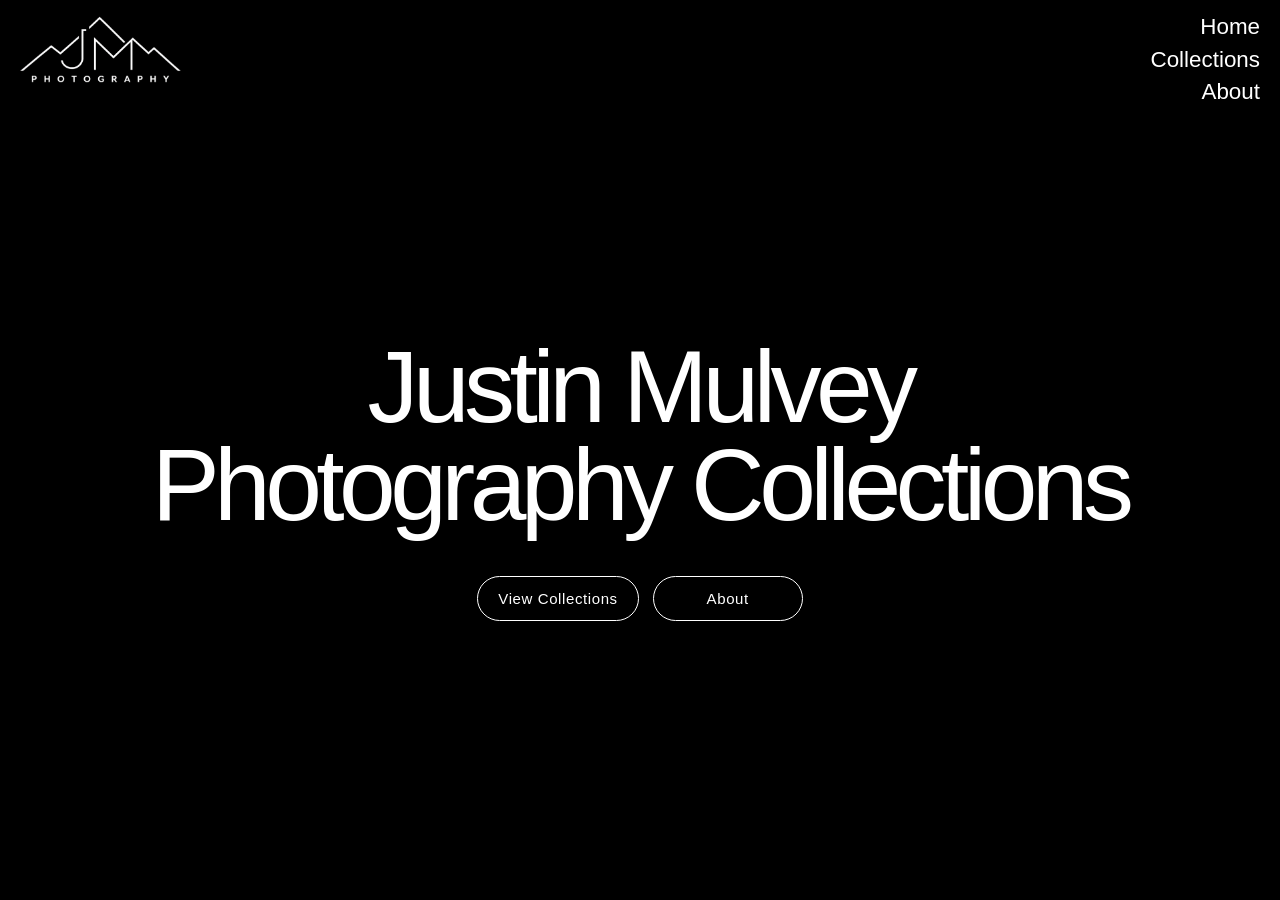
==== index.html @ 96c5f7a0 "Update index.html" ====
<!DOCTYPE html>
<html lang="en">
<head>
    <title>Justin Mulvey Photography Collections</title>

    <meta charset="UTF-8">

    <meta
        name="viewport"
        content="width=device-width, initial-scale=1.0"
    >

    <style>
        html,
        body {
            min-height: 100%;
            margin: 0;
            background: black;
            color: white;
            font-family: Arial, Helvetica, sans-serif;
        }

        * {
            box-sizing: border-box;
        }

        a {
            color: inherit;
        }

        #topLeftLogo {
            position: fixed;
            top: 15px;
            left: 20px;
            z-index: 50;
            display: block;
            height: 68px;
            text-decoration: none;
        }

        #topLeftLogo img {
            display: block;
            width: auto;
            height: 100%;
            object-fit: contain;
            user-select: none;
            -webkit-user-drag: none;
            transition:
                opacity 0.2s ease,
                transform 0.25s ease;
        }

        #topLeftLogo:hover img {
            opacity: 0.75;
            transform: scale(1.025);
        }

        #topLeftLogo:focus-visible {
            outline: 1px solid white;
            outline-offset: 5px;
        }

        nav {
            position: fixed;
            top: 15px;
            right: 20px;
            z-index: 50;
            display: flex;
            flex-direction: column;
            align-items: flex-end;
            gap: 8px;
        }

        nav a {
            color: white;
            font-size: 22.4px;
            line-height: 1.1;
            text-decoration: none;
            transition:
                opacity 0.2s ease,
                transform 0.2s ease;
        }

        nav a:hover {
            opacity: 0.65;
            transform: translateX(-3px);
        }

        nav a:focus-visible {
            outline: 1px solid white;
            outline-offset: 5px;
            border-radius: 2px;
        }

        #page {
            min-height: 100vh;
            display: flex;
            align-items: center;
            justify-content: center;
            padding: 140px 28px 80px;
            text-align: center;
        }

        #hero {
            max-width: 980px;
        }

        h1 {
            margin: 0;
            font-size: clamp(44px, 8vw, 102px);
            font-weight: 500;
            line-height: 0.96;
            letter-spacing: -0.055em;
        }

        #heroLinks {
            display: flex;
            justify-content: center;
            gap: 14px;
            flex-wrap: wrap;
            margin-top: 42px;
        }

        .hero-button {
            display: inline-flex;
            align-items: center;
            justify-content: center;
            min-width: 150px;
            padding: 13px 20px;
            color: white;
            border: 1px solid white;
            border-radius: 999px;
            text-decoration: none;
            font-size: 15px;
            letter-spacing: 0.04em;
            transition:
                color 0.22s ease,
                background-color 0.22s ease,
                transform 0.22s ease;
        }

        .hero-button:hover {
            color: black;
            background: white;
            transform: translateY(-2px);
        }

        .hero-button:focus-visible {
            outline: 1px solid white;
            outline-offset: 5px;
        }

        @media (max-width: 820px) {
            #topLeftLogo {
                height: 58px;
            }

            #page {
                padding-top: 155px;
            }

            #hero {
                max-width: 720px;
            }
        }

        @media (max-width: 520px) {
            #topLeftLogo {
                top: 14px;
                left: 14px;
                height: 48px;
            }

            nav {
                right: 14px;
            }

            nav a {
                font-size: 18px;
            }

            #page {
                padding-top: 145px;
            }

            h1 {
                font-size: clamp(40px, 12vw, 58px);
            }

            .hero-button {
                width: 100%;
                max-width: 260px;
            }
        }
    </style>
</head>

<body>
    <a
        id="topLeftLogo"
        href="index.html"
        aria-label="JM Photography home"
    >
        <img
            src="logo.png"
            alt="JM Photography"
        >
    </a>

    <nav aria-label="Main navigation">
        <a href="index.html">Home</a>
        <a href="collections.html">Collections</a>
        <a href="about.html">About</a>
    </nav>

    <main id="page">
        <section id="hero">
            <h1>Justin Mulvey Photography Collections</h1>

            <div id="heroLinks">
                <a
                    class="hero-button"
                    href="collections.html"
                >
                    View Collections
                </a>

                <a
                    class="hero-button"
                    href="about.html"
                >
                    About
                </a>
            </div>
        </section>
    </main>
</body>
</html>
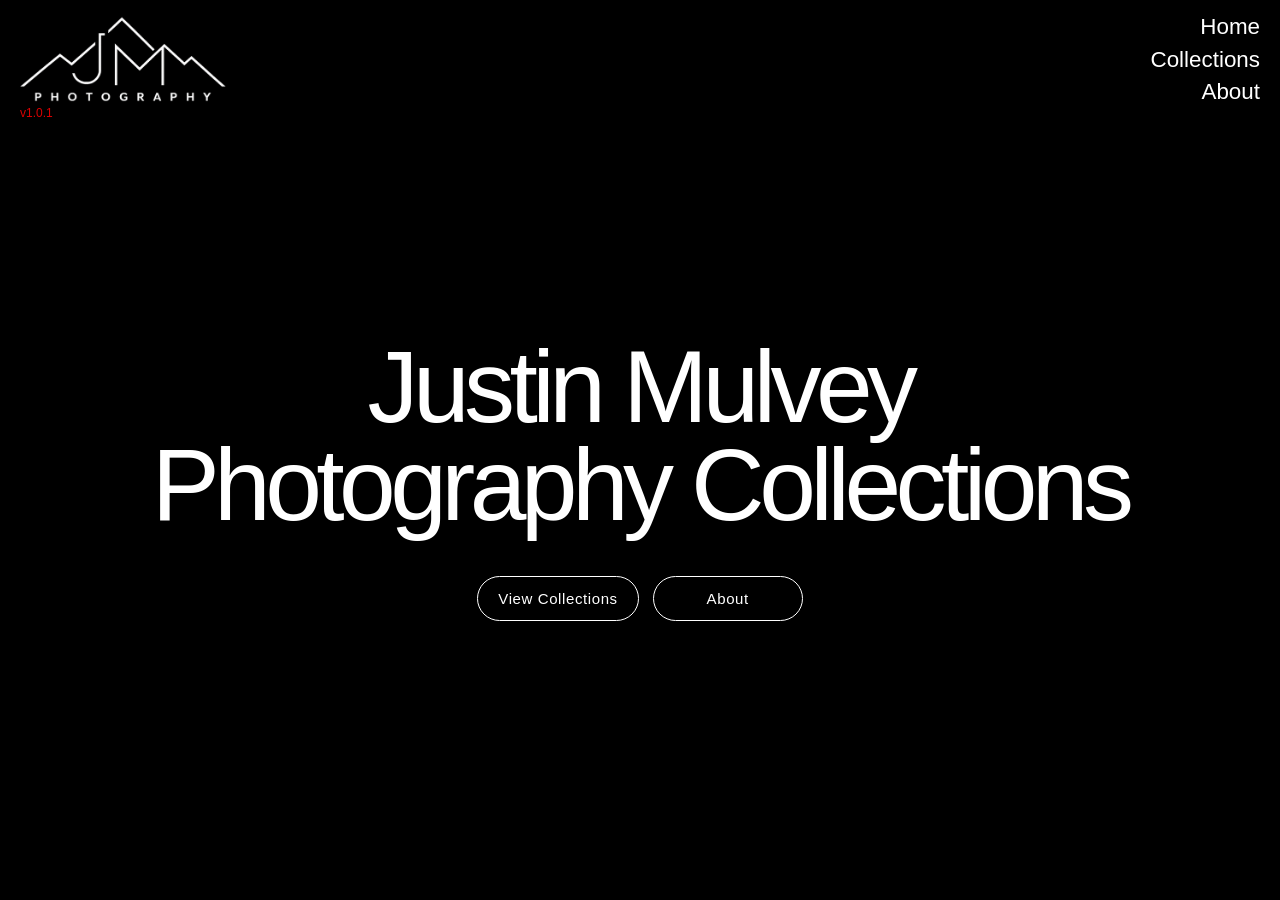
==== commit d64b7067: "Update index.html" ====
--- a/index.html
+++ b/index.html
@@ -34,7 +34,7 @@
             left: 20px;
             z-index: 50;
             display: block;
-            height: 68px;
+            height: 87px;
             text-decoration: none;
         }
 
@@ -58,6 +58,17 @@
         #topLeftLogo:focus-visible {
             outline: 1px solid white;
             outline-offset: 5px;
+        }
+
+        #version {
+            position: fixed;
+            top: 107px;
+            left: 20px;
+            z-index: 50;
+            color: red;
+            font-size: 12px;
+            line-height: 1;
+            opacity: 0.85;
         }
 
         nav {
@@ -152,7 +163,11 @@
 
         @media (max-width: 820px) {
             #topLeftLogo {
-                height: 58px;
+                height: 70px;
+            }
+
+            #version {
+                top: 90px;
             }
 
             #page {
@@ -168,7 +183,12 @@
             #topLeftLogo {
                 top: 14px;
                 left: 14px;
-                height: 48px;
+                height: 56px;
+            }
+
+            #version {
+                top: 75px;
+                left: 14px;
             }
 
             nav {
@@ -207,6 +227,8 @@
         >
     </a>
 
+    <div id="version">v1.0.1</div>
+
     <nav aria-label="Main navigation">
         <a href="index.html">Home</a>
         <a href="collections.html">Collections</a>
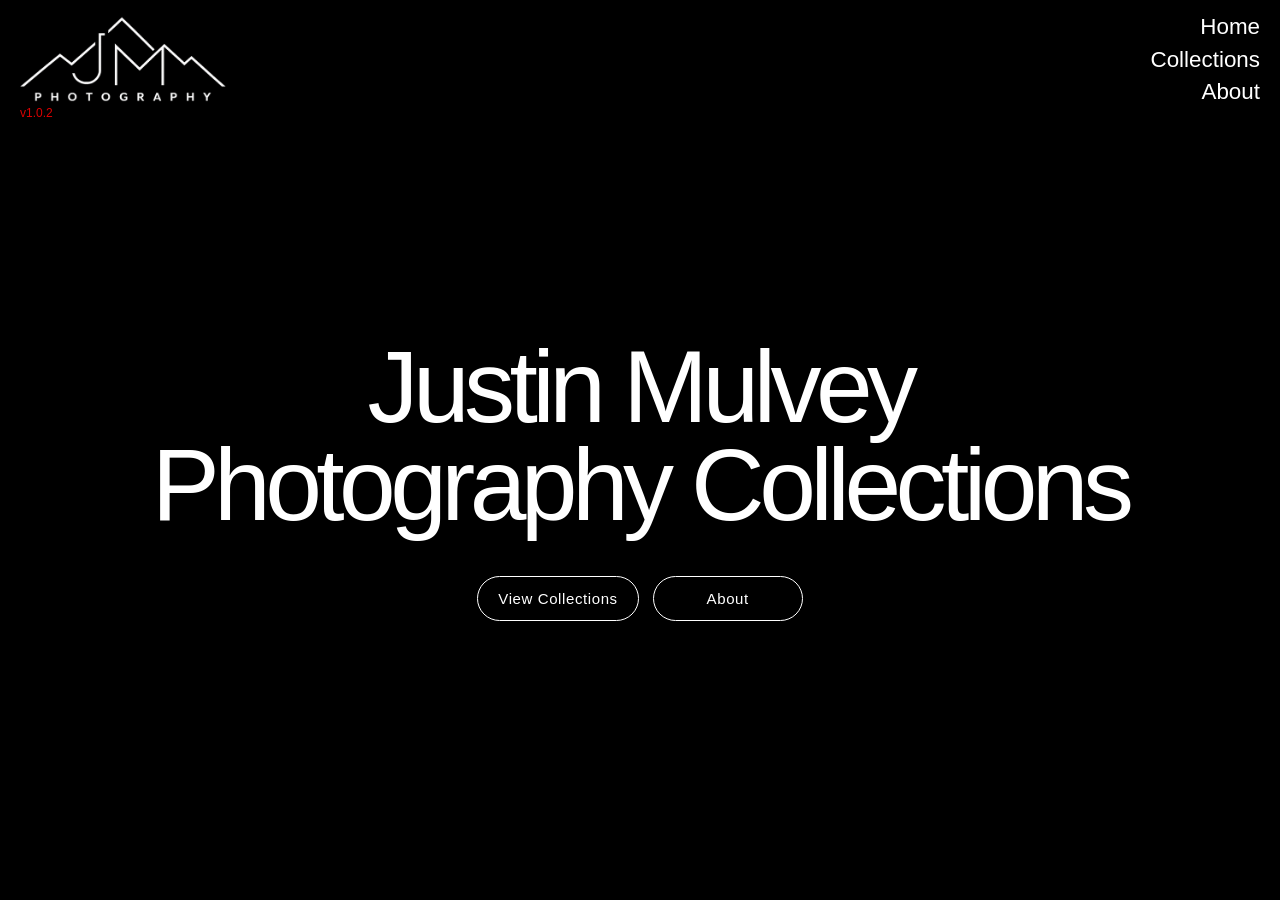
==== commit f9c04dad: "Add files via upload" ====
--- a/index.html
+++ b/index.html
@@ -2,6 +2,8 @@
 <html lang="en">
 <head>
     <title>Justin Mulvey Photography Collections</title>
+
+    <link rel="icon" type="image/png" href="data/favicon.png">
 
     <meta charset="UTF-8">
 
@@ -222,12 +224,12 @@
         aria-label="JM Photography home"
     >
         <img
-            src="logo.png"
+            src="data/logo.png"
             alt="JM Photography"
         >
     </a>
 
-    <div id="version">v1.0.1</div>
+    <div id="version">v1.0.2</div>
 
     <nav aria-label="Main navigation">
         <a href="index.html">Home</a>
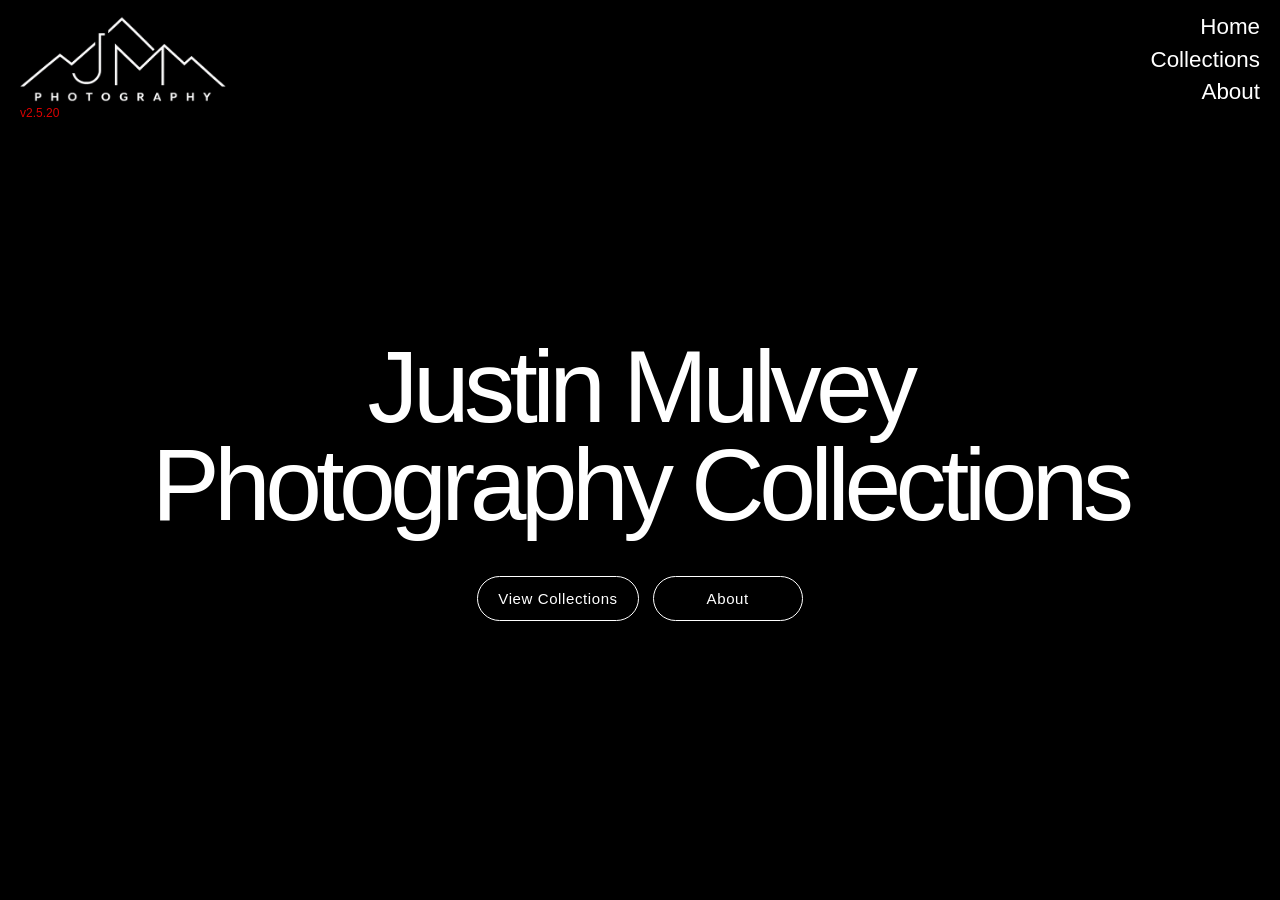
==== commit f19d8d80: "Add files via upload" ====
--- a/index.html
+++ b/index.html
@@ -164,6 +164,12 @@
         }
 
         @media (max-width: 820px) {
+            #topLeftLogo,
+            #version,
+            nav {
+                position: absolute;
+            }
+
             #topLeftLogo {
                 height: 70px;
             }
@@ -229,7 +235,7 @@
         >
     </a>
 
-    <div id="version">v1.0.2</div>
+    <div id="version">v2.5.20</div>
 
     <nav aria-label="Main navigation">
         <a href="index.html">Home</a>
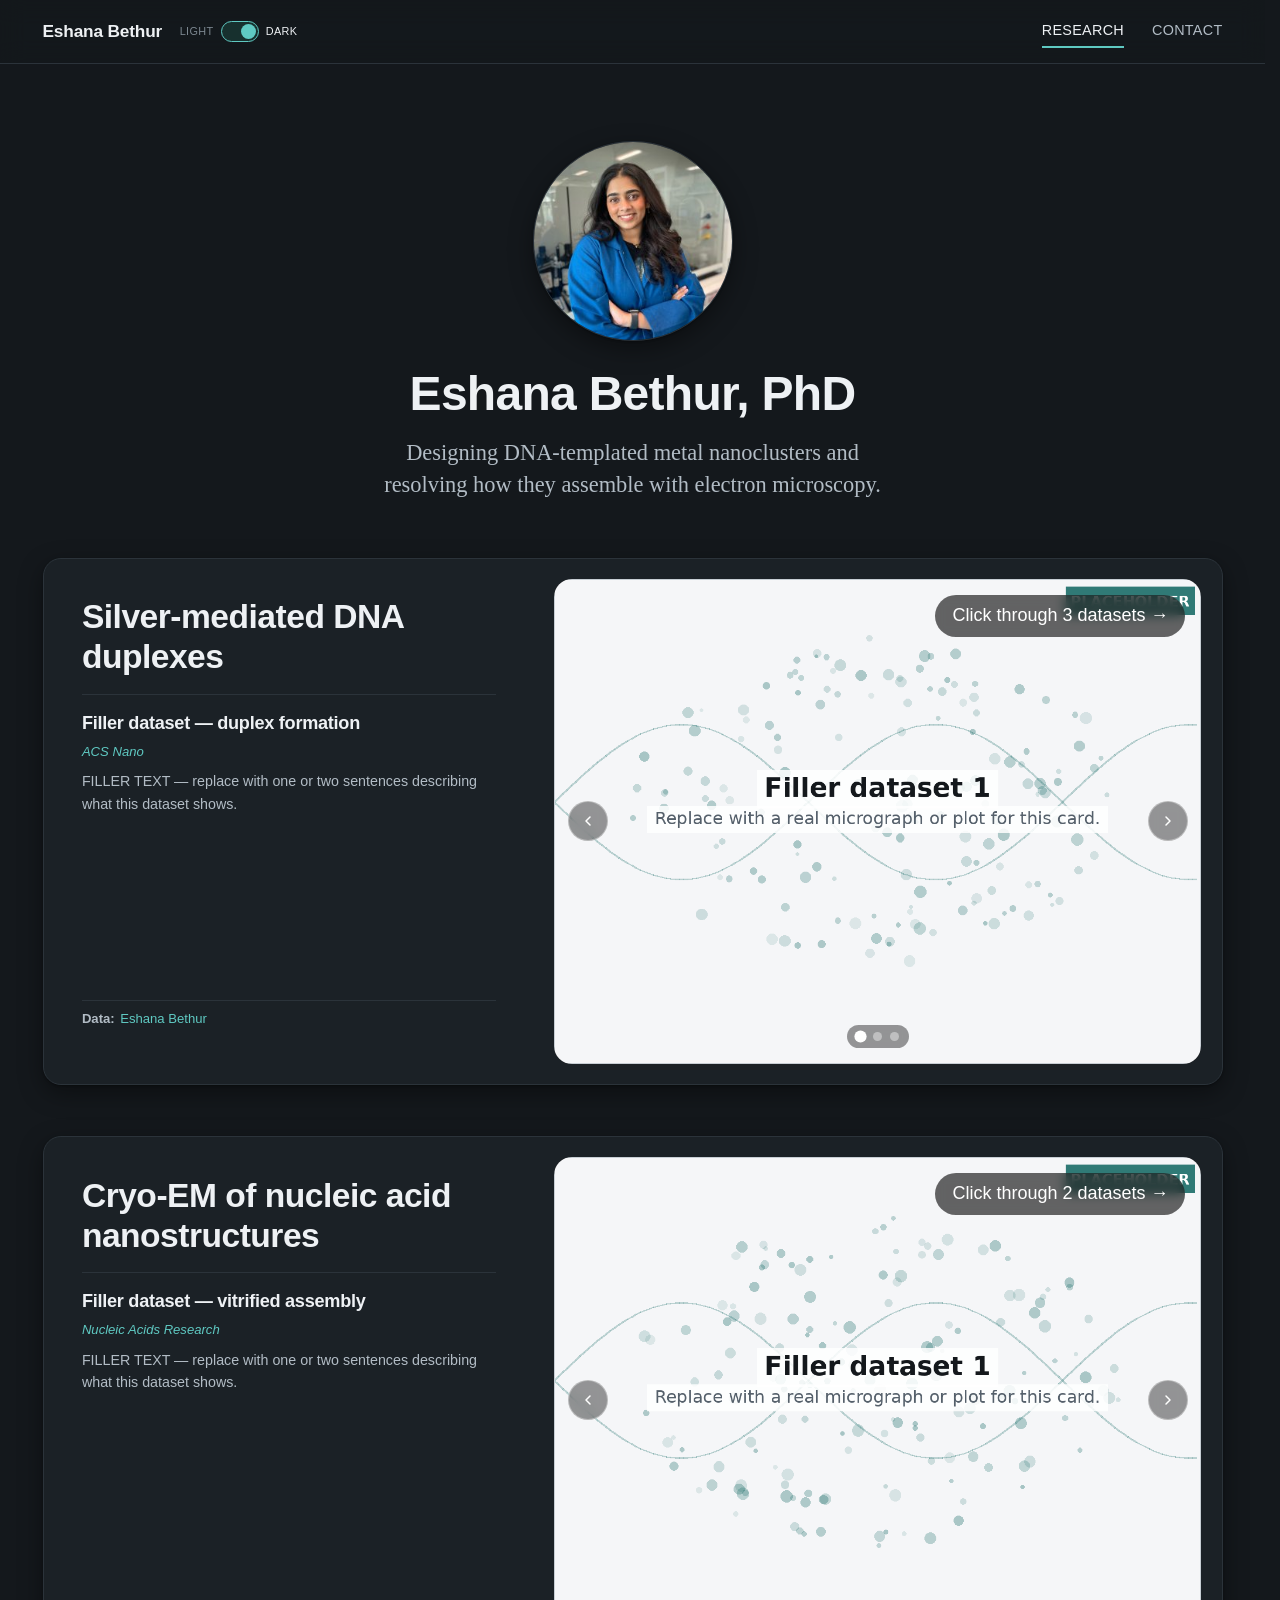
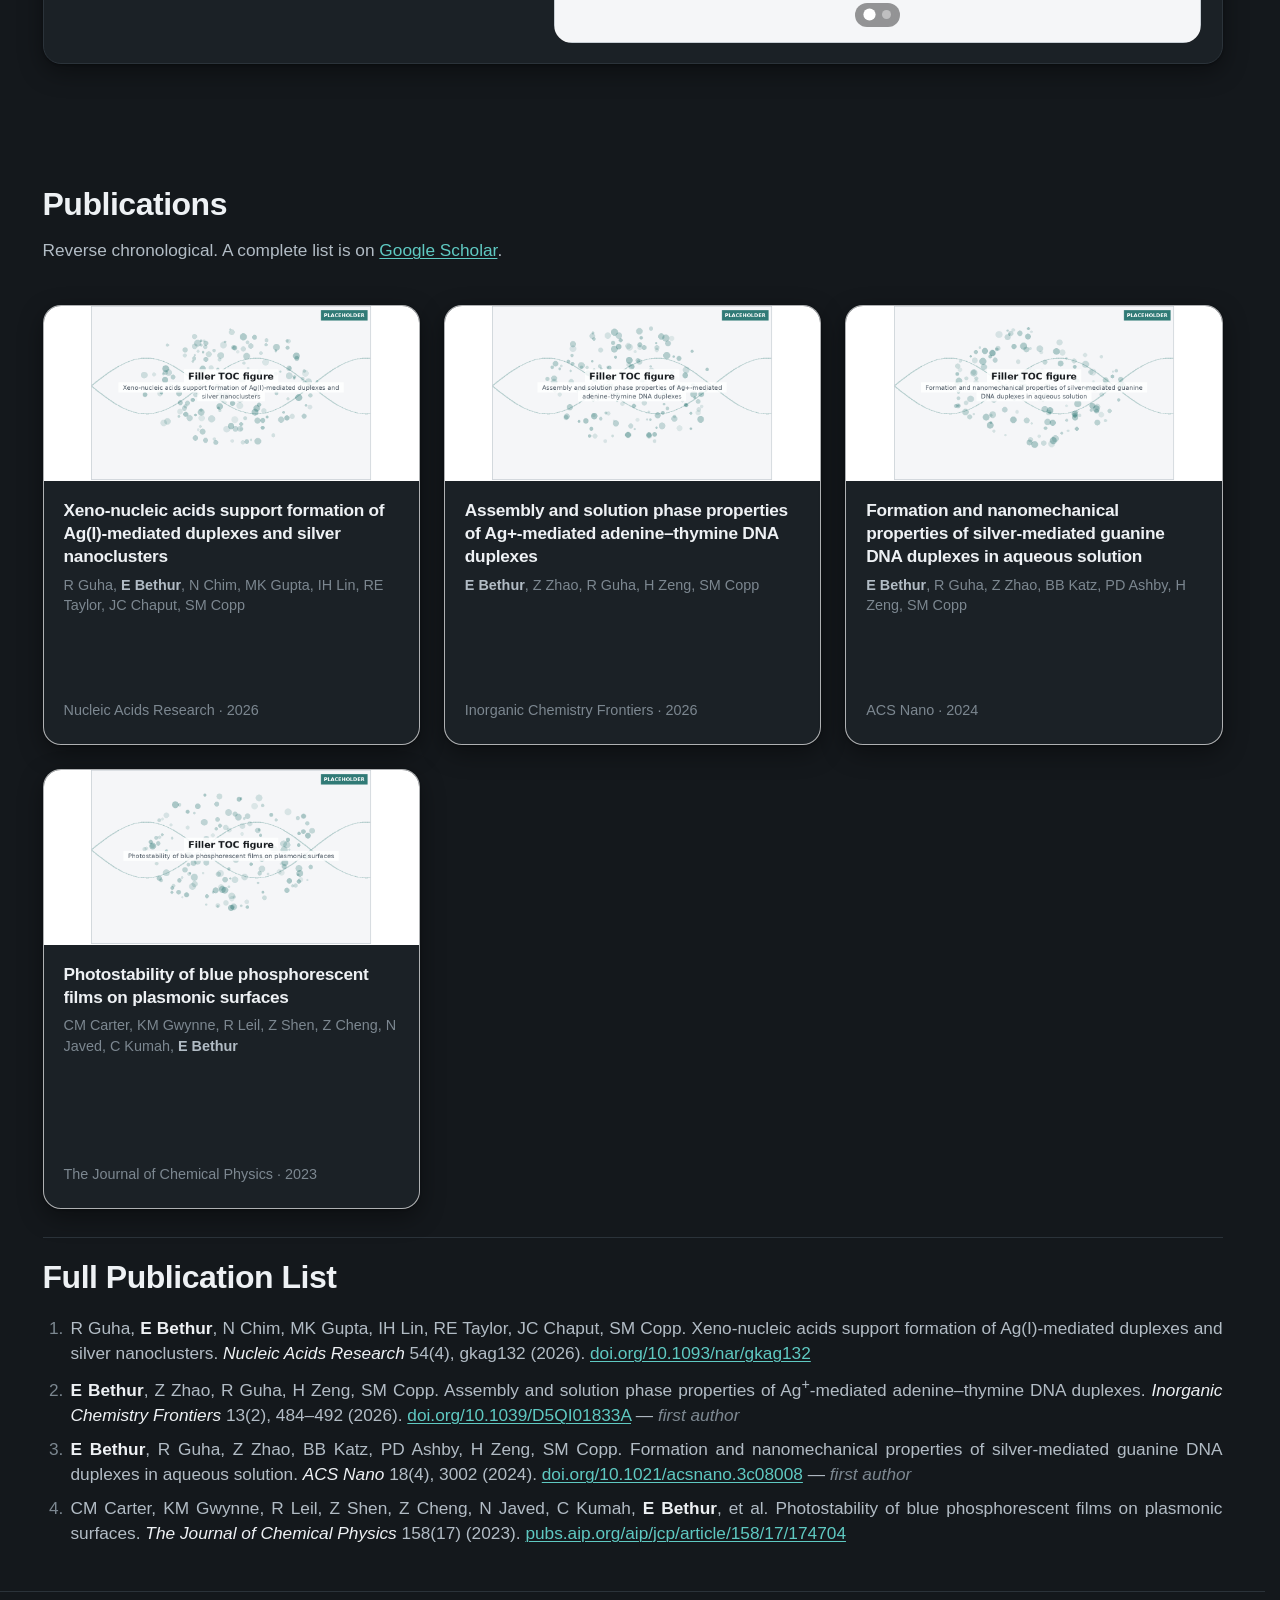
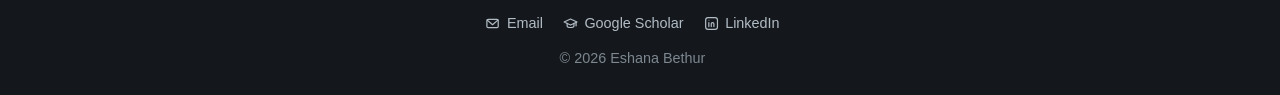
==== commit b5a22523: "Test Eshana's Website" ====
--- a/index.html
+++ b/index.html
@@ -1,268 +1,123 @@
 <!DOCTYPE html>
 <html lang="en">
 <head>
-    <title>Justin Mulvey Photography Collections</title>
+<meta charset="utf-8">
+<meta name="viewport" content="width=device-width, initial-scale=1">
+<script>
+(function () {
+  try {
+    var stored = localStorage.getItem('theme');
+    var theme = stored || 'dark';
+    document.documentElement.setAttribute('data-theme', theme);
+  } catch (e) {}
+})();
+</script>
+<title>Eshana Bethur — Research</title>
+<meta name="description" content="DNA nanostructures, metal nanoclusters, and cryogenic electron microscopy.">
+<link rel="icon" href="assets/img/site/favicon.svg" type="image/svg+xml">
+<link rel="stylesheet" href="assets/css/base.css">
+<link rel="stylesheet" href="assets/css/layout.css">
+<link rel="stylesheet" href="assets/css/cards.css">
+<link rel="stylesheet" href="assets/css/mobile.css">
+<link rel="canonical" href="https://eshanabethur.github.io/">
+<meta property="og:type" content="website">
+<meta property="og:site_name" content="Eshana Bethur">
+<meta property="og:url" content="https://eshanabethur.github.io/">
+<meta property="og:title" content="Eshana Bethur — Research">
+<meta property="og:description" content="DNA nanostructures, metal nanoclusters, and cryogenic electron microscopy.">
+<meta property="og:image" content="https://eshanabethur.github.io/assets/img/site/og-image.png">
+<meta property="og:image:width" content="1200">
+<meta property="og:image:height" content="630">
+<meta property="og:image:alt" content="Eshana Bethur — DNA nanostructures, metal nanoclusters, cryo-EM.">
+<meta name="twitter:card" content="summary_large_image">
+<meta name="twitter:title" content="Eshana Bethur — Research">
+<meta name="twitter:description" content="DNA nanostructures, metal nanoclusters, and cryogenic electron microscopy.">
+<meta name="twitter:image" content="https://eshanabethur.github.io/assets/img/site/og-image.png">
+</head>
+<body>
 
-    <link rel="icon" type="image/png" href="data/favicon.png">
+<a class="skip-link" href="#main">Skip to content</a>
 
-    <meta charset="UTF-8">
+<header class="site-header">
+  <div class="wrap site-header__inner">
+    <div class="site-header__brand">
+      <a class="site-header__name" href="index.html">Eshana Bethur</a>
+      <div class="theme-switch">
+        <span class="theme-switch__label theme-switch__label--light">Light</span>
+        <button id="theme-toggle" class="theme-toggle" type="button" aria-label="Toggle dark mode" aria-pressed="true">
+          <span class="theme-toggle__thumb"></span>
+        </button>
+        <span class="theme-switch__label theme-switch__label--dark">Dark</span>
+      </div>
+    </div>
+    <nav class="site-nav" aria-label="Main">
+      <a href="index.html" aria-current="page">Research</a>
+      <a href="contact.html">Contact</a>
+    </nav>
+  </div>
+</header>
 
-    <meta
-        name="viewport"
-        content="width=device-width, initial-scale=1.0"
-    >
+<main id="main">
 
-    <style>
-        html,
-        body {
-            min-height: 100%;
-            margin: 0;
-            background: black;
-            color: white;
-            font-family: Arial, Helvetica, sans-serif;
-        }
+  <section class="hero hero--photo">
+    <div class="wrap">
+      <img class="hero__photo" src="assets/img/site/headshot.jpg" alt="Portrait of Eshana Bethur" width="256" height="256">
+      <h1 class="hero__title">Eshana Bethur, PhD</h1>
+      <p class="hero__tagline">
+        Designing DNA-templated metal nanoclusters and resolving how they
+        assemble with electron microscopy.
+      </p>
+    </div>
+  </section>
 
-        * {
-            box-sizing: border-box;
-        }
+  <div class="wrap">
+    <div id="cards" class="cards" aria-live="polite">
+      <p id="cards-loading" class="cards__loading" hidden>
+        <span class="spinner" aria-hidden="true"></span>
+        <span class="cards__loading-text">Loading research…</span>
+      </p>
+    </div>
+  </div>
 
-        a {
-            color: inherit;
-        }
+  <!-- Publications live at the foot of the research page: the journal cards
+       first, then the complete citation list. There is no separate
+       publications page on this site. -->
+  <div class="wrap page">
+    <h2 class="page__title">Publications</h2>
+    <p class="page__lead">
+      Reverse chronological. A complete list is on <a id="scholar-link" href="https://scholar.google.com/citations?user=vF1LHhwAAAAJ&amp;hl=en" target="_blank" rel="noopener">Google Scholar</a>.
+    </p>
 
-        #topLeftLogo {
-            position: fixed;
-            top: 15px;
-            left: 20px;
-            z-index: 50;
-            display: block;
-            height: 87px;
-            text-decoration: none;
-        }
+    <div id="publications" class="pub-grid">
+      <p class="cards__loading">Loading publications…</p>
+    </div>
 
-        #topLeftLogo img {
-            display: block;
-            width: auto;
-            height: 100%;
-            object-fit: contain;
-            user-select: none;
-            -webkit-user-drag: none;
-            transition:
-                opacity 0.2s ease,
-                transform 0.25s ease;
-        }
+    <section class="cv-pubs">
+      <h2 class="cv-pubs__title">Full Publication List</h2>
 
-        #topLeftLogo:hover img {
-            opacity: 0.75;
-            transform: scale(1.025);
-        }
+      <ol class="cv-pubs__list">
+        <li>R Guha, <strong>E Bethur</strong>, N Chim, MK Gupta, IH Lin, RE Taylor, JC Chaput, SM Copp. Xeno-nucleic acids support formation of Ag(I)-mediated duplexes and silver nanoclusters. <em class="cv-pubs__journal">Nucleic Acids Research</em> 54(4), gkag132 (2026). <a href="https://doi.org/10.1093/nar/gkag132" target="_blank" rel="noopener">doi.org/10.1093/nar/gkag132</a></li>
+        <li><strong>E Bethur</strong>, Z Zhao, R Guha, H Zeng, SM Copp. Assembly and solution phase properties of Ag<sup>+</sup>-mediated adenine–thymine DNA duplexes. <em class="cv-pubs__journal">Inorganic Chemistry Frontiers</em> 13(2), 484–492 (2026). <a href="https://doi.org/10.1039/D5QI01833A" target="_blank" rel="noopener">doi.org/10.1039/D5QI01833A</a> — <em>first author</em></li>
+        <li><strong>E Bethur</strong>, R Guha, Z Zhao, BB Katz, PD Ashby, H Zeng, SM Copp. Formation and nanomechanical properties of silver-mediated guanine DNA duplexes in aqueous solution. <em class="cv-pubs__journal">ACS Nano</em> 18(4), 3002 (2024). <a href="https://doi.org/10.1021/acsnano.3c08008" target="_blank" rel="noopener">doi.org/10.1021/acsnano.3c08008</a> — <em>first author</em></li>
+        <li>CM Carter, KM Gwynne, R Leil, Z Shen, Z Cheng, N Javed, C Kumah, <strong>E Bethur</strong>, et al. Photostability of blue phosphorescent films on plasmonic surfaces. <em class="cv-pubs__journal">The Journal of Chemical Physics</em> 158(17) (2023). <a href="https://pubs.aip.org/aip/jcp/article/158/17/174704/2887570/Photostability-of-blue-phosphorescent-films-on" target="_blank" rel="noopener">pubs.aip.org/aip/jcp/article/158/17/174704</a></li>
+      </ol>
+    </section>
+  </div>
 
-        #topLeftLogo:focus-visible {
-            outline: 1px solid white;
-            outline-offset: 5px;
-        }
+</main>
 
-        #version {
-            position: fixed;
-            top: 107px;
-            left: 20px;
-            z-index: 50;
-            color: red;
-            font-size: 12px;
-            line-height: 1;
-            opacity: 0.85;
-        }
+<footer class="site-footer">
+  <div class="wrap">
+    <p>&copy; <span id="year"></span> Eshana Bethur</p>
+    <nav class="site-footer__links" id="footer-links" aria-label="Elsewhere"></nav>
+  </div>
+</footer>
 
-        nav {
-            position: fixed;
-            top: 15px;
-            right: 20px;
-            z-index: 50;
-            display: flex;
-            flex-direction: column;
-            align-items: flex-end;
-            gap: 8px;
-        }
-
-        nav a {
-            color: white;
-            font-size: 22.4px;
-            line-height: 1.1;
-            text-decoration: none;
-            transition:
-                opacity 0.2s ease,
-                transform 0.2s ease;
-        }
-
-        nav a:hover {
-            opacity: 0.65;
-            transform: translateX(-3px);
-        }
-
-        nav a:focus-visible {
-            outline: 1px solid white;
-            outline-offset: 5px;
-            border-radius: 2px;
-        }
-
-        #page {
-            min-height: 100vh;
-            display: flex;
-            align-items: center;
-            justify-content: center;
-            padding: 140px 28px 80px;
-            text-align: center;
-        }
-
-        #hero {
-            max-width: 980px;
-        }
-
-        h1 {
-            margin: 0;
-            font-size: clamp(44px, 8vw, 102px);
-            font-weight: 500;
-            line-height: 0.96;
-            letter-spacing: -0.055em;
-        }
-
-        #heroLinks {
-            display: flex;
-            justify-content: center;
-            gap: 14px;
-            flex-wrap: wrap;
-            margin-top: 42px;
-        }
-
-        .hero-button {
-            display: inline-flex;
-            align-items: center;
-            justify-content: center;
-            min-width: 150px;
-            padding: 13px 20px;
-            color: white;
-            border: 1px solid white;
-            border-radius: 999px;
-            text-decoration: none;
-            font-size: 15px;
-            letter-spacing: 0.04em;
-            transition:
-                color 0.22s ease,
-                background-color 0.22s ease,
-                transform 0.22s ease;
-        }
-
-        .hero-button:hover {
-            color: black;
-            background: white;
-            transform: translateY(-2px);
-        }
-
-        .hero-button:focus-visible {
-            outline: 1px solid white;
-            outline-offset: 5px;
-        }
-
-        @media (max-width: 820px) {
-            #topLeftLogo,
-            #version,
-            nav {
-                position: absolute;
-            }
-
-            #topLeftLogo {
-                height: 70px;
-            }
-
-            #version {
-                top: 90px;
-            }
-
-            #page {
-                padding-top: 155px;
-            }
-
-            #hero {
-                max-width: 720px;
-            }
-        }
-
-        @media (max-width: 520px) {
-            #topLeftLogo {
-                top: 14px;
-                left: 14px;
-                height: 56px;
-            }
-
-            #version {
-                top: 75px;
-                left: 14px;
-            }
-
-            nav {
-                right: 14px;
-            }
-
-            nav a {
-                font-size: 18px;
-            }
-
-            #page {
-                padding-top: 145px;
-            }
-
-            h1 {
-                font-size: clamp(40px, 12vw, 58px);
-            }
-
-            .hero-button {
-                width: 100%;
-                max-width: 260px;
-            }
-        }
-    </style>
-</head>
-
-<body>
-    <a
-        id="topLeftLogo"
-        href="index.html"
-        aria-label="JM Photography home"
-    >
-        <img
-            src="data/logo.png"
-            alt="JM Photography"
-        >
-    </a>
-
-    <div id="version">v2.5.20</div>
-
-    <nav aria-label="Main navigation">
-        <a href="index.html">Home</a>
-        <a href="collections.html">Collections</a>
-        <a href="about.html">About</a>
-    </nav>
-
-    <main id="page">
-        <section id="hero">
-            <h1>Justin Mulvey Photography Collections</h1>
-
-            <div id="heroLinks">
-                <a
-                    class="hero-button"
-                    href="collections.html"
-                >
-                    View Collections
-                </a>
-
-                <a
-                    class="hero-button"
-                    href="about.html"
-                >
-                    About
-                </a>
-            </div>
-        </section>
-    </main>
+<script src="assets/js/lazy-load.js"></script>
+<script src="assets/js/card-gallery.js"></script>
+<script src="assets/js/render-cards.js"></script>
+<script src="assets/js/render-publications.js"></script>
+<script src="assets/js/main.js"></script>
+<script src="assets/js/theme.js"></script>
 </body>
 </html>
--- a/assets/css/base.css
+++ b/assets/css/base.css
@@ -0,0 +1,184 @@
+/* ------------------------------------------------------------------
+   base.css — design tokens, reset, typography
+   Change the palette and type scale here; nothing else hardcodes them.
+   ------------------------------------------------------------------ */
+
+:root {
+  /* palette */
+  --ink:        #14181c;   /* body text */
+  --ink-soft:   #55606b;   /* secondary text, captions */
+  --ink-faint:  #8b96a1;   /* metadata, counters */
+  --paper:      #ffffff;   /* page background */
+  --paper-alt:  #f5f6f8;   /* card background */
+  --line:       #e2e6ea;   /* hairlines, borders */
+  --accent:     #1f6f6b;   /* links, active states */
+  --accent-dim: #e6f0ef;   /* accent background wash */
+  --header-bg:  rgba(255, 255, 255, 0.88);
+  --card-border: rgba(0, 0, 0, 0.85);
+
+  /* type */
+  --font-sans: "Inter", -apple-system, BlinkMacSystemFont, "Segoe UI",
+               Roboto, Helvetica, Arial, sans-serif;
+  --font-serif: "Source Serif 4", Georgia, "Times New Roman", serif;
+
+  --step--1: clamp(0.83rem, 0.8rem + 0.15vw, 0.9rem);
+  --step-0:  clamp(1rem, 0.96rem + 0.2vw, 1.08rem);
+  --step-1:  clamp(1.2rem, 1.1rem + 0.5vw, 1.4rem);
+  --step-2:  clamp(1.5rem, 1.3rem + 1vw, 2rem);
+  --step-3:  clamp(2rem, 1.6rem + 2vw, 3rem);
+
+  /* space + shape */
+  --gap:      1.5rem;
+  --radius:   18px;
+  --radius-sm: 10px;
+  --wrap:     1180px;
+  --header-h: 64px;
+
+  --shadow: 0 1px 2px rgba(20, 24, 28, 0.04),
+            0 8px 24px rgba(20, 24, 28, 0.06);
+}
+
+/* --- dark theme ----------------------------------------------------
+   Toggled by assets/js/theme.js, which sets data-theme on <html> and
+   mirrors the choice to localStorage. See theme-init snippet in <head>
+   for the flash-free load. */
+html[data-theme="dark"] {
+  --ink:        #eef1f4;
+  --ink-soft:   #b2bcc5;
+  --ink-faint:  #7c8790;
+  --paper:      #14181c;
+  --paper-alt:  #1b2126;
+  --line:       #2b333a;
+  --accent:     #5fc9c2;
+  --accent-dim: #17302e;
+  --header-bg:  rgba(20, 24, 28, 0.88);
+  --card-border: rgba(255, 255, 255, 0.65);
+
+  --shadow: 0 1px 2px rgba(0, 0, 0, 0.3),
+            0 8px 24px rgba(0, 0, 0, 0.4);
+}
+
+*, *::before, *::after { box-sizing: border-box; }
+
+html {
+  scroll-behavior: smooth;
+  scroll-padding-top: calc(var(--header-h) + 1rem);
+  -webkit-text-size-adjust: 100%;
+
+  /* Always reserve the scrollbar's width, whether or not the page is long
+     enough to need one.
+
+     Without this, a long page (research) has a scrollbar and a short one
+     (contact) does not, so their viewports differ by the scrollbar's width
+     — about 15px on Windows and Linux. Everything centred, which on this
+     site is everything, then sits half that further right on the short
+     page, and moving between the two makes the whole layout twitch
+     sideways, header included.
+
+     macOS and touch devices use overlay scrollbars that take no space, so
+     this is a no-op there: nothing to reserve, nothing to shift. */
+  scrollbar-gutter: stable;
+}
+
+/* Safari only shipped scrollbar-gutter in 18.2. Older versions get the
+   blunt equivalent — a scrollbar track that is always present. Identical
+   effect on layout, just visible even when the page does not scroll. */
+@supports not (scrollbar-gutter: stable) {
+  html { overflow-y: scroll; }
+}
+
+body {
+  margin: 0;
+  min-height: 100vh;
+  display: flex;
+  flex-direction: column;
+  background: var(--paper);
+  color: var(--ink);
+  font-family: var(--font-sans);
+  font-size: var(--step-0);
+  line-height: 1.65;
+  -webkit-font-smoothing: antialiased;
+  transition: background 0.2s ease, color 0.2s ease;
+}
+
+/* pages with little content still push the footer to the bottom of the
+   viewport instead of leaving it stranded halfway down */
+main { flex: 1 1 auto; }
+
+.icon {
+  width: 1.05em;
+  height: 1.05em;
+  flex: 0 0 auto;
+}
+
+h1, h2, h3 {
+  line-height: 1.2;
+  margin: 0 0 0.5em;
+  font-weight: 600;
+  letter-spacing: -0.015em;
+}
+
+h1 { font-size: var(--step-3); }
+h2 { font-size: var(--step-2); }
+h3 { font-size: var(--step-1); }
+
+p { margin: 0 0 1em; }
+p:last-child { margin-bottom: 0; }
+
+a {
+  color: var(--accent);
+  text-decoration-thickness: 1px;
+  text-underline-offset: 2px;
+}
+a:hover { text-decoration-thickness: 2px; }
+
+img, video { max-width: 100%; height: auto; display: block; }
+
+code {
+  font-family: ui-monospace, SFMono-Regular, Menlo, monospace;
+  font-size: 0.9em;
+  background: var(--paper-alt);
+  padding: 0.1em 0.35em;
+  border-radius: 4px;
+}
+
+button {
+  font: inherit;
+  color: inherit;
+  cursor: pointer;
+}
+
+:focus-visible {
+  outline: 2px solid var(--accent);
+  outline-offset: 3px;
+  border-radius: 3px;
+}
+
+.skip-link {
+  position: absolute;
+  left: -9999px;
+  top: 0;
+  background: var(--accent);
+  color: #fff;
+  padding: 0.6rem 1rem;
+  z-index: 100;
+  border-radius: 0 0 var(--radius-sm) 0;
+}
+.skip-link:focus { left: 0; }
+
+.visually-hidden {
+  position: absolute;
+  width: 1px; height: 1px;
+  padding: 0; margin: -1px;
+  overflow: hidden;
+  clip: rect(0 0 0 0);
+  white-space: nowrap;
+}
+
+@media (prefers-reduced-motion: reduce) {
+  html { scroll-behavior: auto; }
+  *, *::before, *::after {
+    animation-duration: 0.01ms !important;
+    transition-duration: 0.01ms !important;
+  }
+}
--- a/assets/css/layout.css
+++ b/assets/css/layout.css
@@ -0,0 +1,577 @@
+/* ------------------------------------------------------------------
+   layout.css — header, footer, page wrappers, publications, contact
+   ------------------------------------------------------------------ */
+
+.wrap {
+  width: min(100% - 2.5rem, var(--wrap));
+  margin-inline: auto;
+}
+
+/* --- header ------------------------------------------------------- */
+
+.site-header {
+  position: sticky;
+  top: 0;
+  z-index: 20;
+  height: var(--header-h);
+  background: var(--header-bg);
+  backdrop-filter: saturate(180%) blur(12px);
+  border-bottom: 1px solid var(--line);
+  transition: background 0.2s ease, border-color 0.2s ease;
+}
+
+.site-header__inner {
+  height: 100%;
+  display: flex;
+  align-items: center;
+  justify-content: space-between;
+  gap: var(--gap);
+}
+
+.site-header__brand {
+  display: flex;
+  align-items: center;
+  gap: 1.1rem;
+}
+
+.site-header__name {
+  font-weight: 600;
+  font-size: var(--step-0);
+  letter-spacing: -0.01em;
+  color: var(--ink);
+  text-decoration: none;
+}
+
+/* --- dark mode switch ------------------------------------------- */
+
+.theme-switch {
+  display: flex;
+  align-items: center;
+  gap: 0.45rem;
+}
+
+.theme-switch__label {
+  font-size: 0.68rem;
+  letter-spacing: 0.03em;
+  text-transform: uppercase;
+  color: var(--ink-faint);
+  transition: color 0.2s ease;
+}
+
+/* the switch defaults to dark, so "Dark" starts emphasized; :has() flips
+   emphasis to whichever side is active without any extra JS */
+.theme-switch__label--dark { color: var(--ink); }
+
+.theme-switch:has(.theme-toggle[aria-pressed="false"]) .theme-switch__label--light { color: var(--ink); }
+.theme-switch:has(.theme-toggle[aria-pressed="false"]) .theme-switch__label--dark { color: var(--ink-faint); }
+
+.theme-toggle {
+  --track-w: 38px;
+  --track-h: 21px;
+  flex: 0 0 auto;
+  width: var(--track-w);
+  height: var(--track-h);
+  padding: 2px;
+  display: inline-flex;
+  align-items: center;
+  background: var(--paper-alt);
+  border: 1px solid var(--line);
+  border-radius: 999px;
+  transition: background 0.2s ease, border-color 0.2s ease;
+}
+
+.theme-toggle__thumb {
+  width: calc(var(--track-h) - 6px);
+  height: calc(var(--track-h) - 6px);
+  border-radius: 50%;
+  background: var(--ink-faint);
+  transform: translateX(0);
+  transition: transform 0.2s ease, background 0.2s ease;
+}
+
+.theme-toggle[aria-pressed="true"] {
+  background: var(--accent-dim);
+  border-color: var(--accent);
+}
+
+.theme-toggle[aria-pressed="true"] .theme-toggle__thumb {
+  background: var(--accent);
+  transform: translateX(calc(var(--track-w) - var(--track-h)));
+}
+
+.site-nav {
+  display: flex;
+  gap: 1.75rem;
+}
+
+.site-nav a {
+  color: var(--ink-soft);
+  text-decoration: none;
+  font-size: var(--step--1);
+  letter-spacing: 0.02em;
+  text-transform: uppercase;
+  padding: 0.25rem 0;
+  border-bottom: 2px solid transparent;
+}
+
+.site-nav a:hover { color: var(--ink); }
+
+.site-nav a[aria-current="page"] {
+  color: var(--ink);
+  border-bottom-color: var(--accent);
+}
+
+/* --- hero --------------------------------------------------------- */
+
+.hero {
+  padding: clamp(2.4rem, 6.4vw, 4.8rem) 0 clamp(2rem, 5vw, 3.5rem);
+}
+
+.hero__title {
+  margin-bottom: 0.3em;
+}
+
+.hero__tagline {
+  font-family: var(--font-serif);
+  font-size: var(--step-1);
+  color: var(--ink-soft);
+  max-width: 34ch;
+  line-height: 1.45;
+}
+
+.hero--photo .wrap {
+  display: flex;
+  flex-direction: column;
+  align-items: center;
+  text-align: center;
+}
+
+.hero__photo {
+  width: clamp(140px, 20vw, 200px);
+  height: clamp(140px, 20vw, 200px);
+  border-radius: 50%;
+  object-fit: cover;
+  box-shadow: var(--shadow);
+  border: 1px solid var(--line);
+  margin-bottom: 1.5rem;
+}
+
+.hero--photo .hero__tagline {
+  max-width: 46ch;
+}
+
+/* --- generic inner page ------------------------------------------- */
+
+/* Bottom padding, halved twice: 5rem -> 2.5rem -> 1.25rem. Together with
+   the footer's top margin it sets the run-out from the last button to the
+   footer rule, now 2.25rem (36px) against the original 9rem.
+   mobile.css overrides this below 860px. */
+.page {
+  padding: clamp(2rem, 4.8vw, 3.6rem) 0 1.25rem;
+}
+
+/* For a page whose content sits under a .hero — the hero's own bottom
+   padding is the gap, and adding this column's top padding on top of it
+   would double the space. */
+.page--flush { padding-top: 0; }
+
+.page__title { margin-bottom: 0.4em; }
+
+.page__lead {
+  color: var(--ink-soft);
+  max-width: 62ch;
+  margin-bottom: 2.5rem;
+}
+
+/* --- publications: card grid ---------------------------------------- */
+
+.pub-grid {
+  display: grid;
+  grid-template-columns: repeat(auto-fill, minmax(280px, 1fr));
+  gap: var(--gap);
+}
+
+.pub-card {
+  display: block;
+  height: 440px;
+  background: var(--paper-alt);
+  border: 1px solid var(--card-border);
+  border-radius: var(--radius);
+  box-shadow: var(--shadow);
+  overflow: hidden;
+  transition: transform 0.15s ease, box-shadow 0.15s ease, border-color 0.2s ease;
+}
+
+.pub-card:has(.pub-card__link:hover) {
+  transform: translateY(-2px);
+  box-shadow: 0 4px 10px rgba(20, 24, 28, 0.07), 0 14px 28px rgba(20, 24, 28, 0.08);
+}
+
+/* 40 / 60, image over text, on every screen size. Nothing overrides this. */
+.pub-card__link {
+  display: grid;
+  grid-template-rows: 2fr 3fr;
+  height: 100%;
+  color: inherit;
+  text-decoration: none;
+}
+
+.pub-card__thumb {
+  position: relative;
+  background: #fff;
+  display: grid;
+  overflow: hidden;
+  border-bottom: 1px solid var(--card-border);
+  transition: border-color 0.2s ease;
+}
+
+.pub-card--placeholder .pub-card__thumb {
+  background: var(--paper-alt);
+}
+
+/* Which edges a figure locks to depends on the figure's own proportions, not
+   on the frame's: wider than 2.2:1 locks left and right, anything squarer
+   locks top and bottom. render-publications.js adds .is-wide once the image
+   reports its dimensions; the default below is the top-and-bottom case.
+
+   Absolutely positioned rather than laid out in the grid — as a grid item the
+   figure sizes the implicit row, which makes its own percentage height
+   circular and silently falls back to natural pixel size. */
+.pub-card__thumb img {
+  position: absolute;
+  top: 50%;
+  left: 50%;
+  transform: translate(-50%, -50%);
+  max-width: none;
+  height: 100%;
+  width: auto;
+  background: inherit;
+}
+
+.pub-card__thumb img.is-wide {
+  width: 100%;
+  height: auto;
+}
+
+/* the "figure not added yet" graphic is a fixed-size mark, not a figure —
+   centred at natural size, neither locked nor scaled */
+.pub-card--placeholder .pub-card__thumb img {
+  width: auto;
+  height: auto;
+  opacity: 0.85;
+}
+
+.pub-card__body {
+  display: flex;
+  flex-direction: column;
+  min-height: 0;
+  overflow: hidden;
+  padding: 1.1rem 1.25rem 1.3rem;
+}
+
+.pub-card__tags {
+  display: flex;
+  flex-wrap: wrap;
+  gap: 0.4rem;
+  margin-bottom: 0.5rem;
+}
+
+.pub-card__tag {
+  display: inline-block;
+  font-size: 0.7rem;
+  letter-spacing: 0.06em;
+  text-transform: uppercase;
+  background: var(--accent-dim);
+  color: var(--accent);
+  border-radius: 999px;
+  padding: 0.15rem 0.6rem;
+}
+
+.pub-card__title {
+  font-size: var(--step-0);
+  font-weight: 600;
+  line-height: 1.35;
+  margin: 0 0 0.35em;
+  color: var(--ink);
+  display: -webkit-box;
+  -webkit-box-orient: vertical;
+  -webkit-line-clamp: 4;
+  overflow: hidden;
+}
+
+.pub-card__link:hover .pub-card__title { color: var(--accent); }
+
+.pub-card__authors {
+  font-size: var(--step--1);
+  line-height: 1.4;
+  color: var(--ink-faint);
+  margin: 0 0 0.5em;
+  display: -webkit-box;
+  -webkit-box-orient: vertical;
+  -webkit-line-clamp: 5;
+  overflow: hidden;
+}
+
+.pub-card__authors strong {
+  color: var(--ink-soft);
+  font-weight: 700;
+}
+
+.pub-card__meta {
+  font-size: var(--step--1);
+  color: var(--ink-faint);
+  margin: auto 0 0;
+}
+
+/* Label and outline wear the accent permanently, so the button announces
+   itself as the page's one control rather than sitting in grey until the
+   pointer happens to find it. That leaves the fill as the only thing left
+   to change on hover — see below. mobile.css already did this at rest for
+   touch, where there is no hover to reveal anything. */
+.pub-more {
+  display: block;
+  margin: 1.75rem auto 0;
+  padding: 0.7rem 1.6rem;
+  background: transparent;
+  color: var(--accent);
+  border: 1px solid var(--accent);
+  border-radius: 999px;
+  font-size: var(--step--1);
+  letter-spacing: 0.04em;
+  text-transform: uppercase;
+  transition: background 0.15s;
+}
+
+/* Hover is now purely the fill washing in — the same dim accent it used
+   before, just no longer accompanied by a colour change that has already
+   happened. */
+.pub-more:hover,
+.pub-more:focus-visible {
+  background: var(--accent-dim);
+}
+
+/* --- CV-style dense publication list -------------------------------- */
+
+/* Both halves of the run-up from the "Show N more" button to the full list
+   are halved (3.5 -> 1.75 above the rule, 2.5 -> 1.25 below it), so the rule
+   stays proportionally placed in a gap that is now 3rem instead of 6rem. */
+.cv-pubs {
+  margin-top: 1.75rem;
+  padding-top: 1.25rem;
+  border-top: 1px solid var(--line);
+}
+
+.cv-pubs__title {
+  font-size: var(--step-2);
+  margin-bottom: 0.6em;
+}
+
+.cv-pubs__subhead {
+  font-size: var(--step--1);
+  text-transform: uppercase;
+  letter-spacing: 0.08em;
+  color: var(--ink-soft);
+  margin: 1.75rem 0 0.5rem;
+}
+
+.cv-pubs__list {
+  margin: 0;
+  padding-left: 1.6rem;
+  font-size: var(--step-0);
+  line-height: 1.45;
+  color: var(--ink-soft);
+  text-align: justify;
+  text-justify: inter-word;
+}
+
+.cv-pubs__list li {
+  margin-bottom: 0.55rem;
+  padding-left: 0.15rem;
+}
+
+.cv-pubs__list li::marker {
+  color: var(--ink-faint);
+  font-variant-numeric: tabular-nums;
+}
+
+.cv-pubs__list strong {
+  color: var(--ink);
+  font-weight: 700;
+}
+
+.cv-pubs__list em {
+  font-style: italic;
+  color: var(--ink-faint);
+}
+
+.cv-pubs__list em.cv-pubs__journal {
+  color: var(--ink);
+}
+
+.cv-pubs__list a {
+  color: var(--accent);
+  word-break: break-all;
+}
+
+.cv-pubs__list--bullet {
+  list-style: disc;
+}
+
+/* --- contact ------------------------------------------------------- */
+
+/* 68% of the content column, centred — the rows were running the full page
+   width, which left a lot of empty space between a short label on the left
+   and its URL on the right. First pass took 10% off each side (to 80%),
+   then a further 15% off that width. mobile.css puts it back to full
+   width, where there is none to spare. */
+.contact-links {
+  list-style: none;
+  padding: 0;
+  margin: 0 auto;
+  width: 68%;
+  display: grid;
+  gap: 0.75rem;
+}
+
+/* grid items default to min-width: auto, which lets the nowrap URL inside
+   push the row wider than the page. */
+.contact-links li { min-width: 0; }
+
+.contact-links a {
+  display: flex;
+  align-items: center;
+  justify-content: space-between;
+  gap: 1rem;
+  padding: 1rem 1.25rem;
+  border: 1px solid var(--line);
+  border-radius: var(--radius-sm);
+  text-decoration: none;
+  color: var(--ink);
+  transition: border-color 0.15s, background 0.15s;
+}
+
+.contact-links a:hover {
+  border-color: var(--accent);
+  background: var(--accent-dim);
+}
+
+.contact-links .label {
+  font-weight: 600;
+  flex: 0 0 auto;
+  white-space: nowrap;
+  display: inline-flex;
+  align-items: center;
+  gap: 0.6rem;
+}
+
+.contact-links .value {
+  color: var(--ink-faint);
+  font-size: var(--step--1);
+  flex: 1 1 auto;
+  min-width: 0;
+  text-align: right;
+  white-space: nowrap;
+  overflow: hidden;
+  text-overflow: ellipsis;
+}
+
+/* Source-code line under the contact list. Deliberately quiet — it is a
+   footnote to the page, not a sixth link in the stack. */
+.contact-note {
+  margin: 1.75rem 0 0;
+  font-size: var(--step--1);
+  color: var(--ink-faint);
+  text-align: center;
+}
+
+.contact-note a { overflow-wrap: anywhere; }
+
+/* --- click-to-copy affordance (email row) ---------------------------
+   The email row copies instead of navigating, so it needs to say so on
+   its face — an unlabelled link that doesn't go anywhere reads as broken.
+
+   Idle and confirmed states are stacked in the same grid cell rather than
+   swapped with display:none, so the control is always as wide as its
+   widest state and the row doesn't twitch when the label changes. */
+
+.copy-affordance {
+  flex: 0 0 auto;
+  display: inline-flex;
+  align-items: center;
+  gap: 0.4rem;
+  color: var(--ink-faint);
+  font-size: var(--step--2, 0.78rem);
+  text-transform: uppercase;
+  letter-spacing: 0.06em;
+  transition: color 0.15s;
+}
+
+.copy-affordance__icon,
+.copy-affordance__text { display: grid; }
+
+.copy-affordance__icon > *,
+.copy-affordance__text > * {
+  grid-area: 1 / 1;
+  transition: opacity 0.15s;
+}
+
+.copy-affordance__icon > :nth-child(2),
+.copy-affordance__done { opacity: 0; }
+
+.contact-links a:hover .copy-affordance { color: var(--accent); }
+
+/* confirmed state: icon flips to a check, label to "Copied", both in the
+   accent colour. main.js clears the class after two seconds. */
+.contact-links__copy.is-copied .copy-affordance { color: var(--accent); }
+.contact-links__copy.is-copied .copy-affordance__icon > :nth-child(1) { opacity: 0; }
+.contact-links__copy.is-copied .copy-affordance__icon > :nth-child(2) { opacity: 1; }
+.contact-links__copy.is-copied .copy-affordance__idle { opacity: 0; }
+.contact-links__copy.is-copied .copy-affordance__done { opacity: 1; }
+
+/* --- footer -------------------------------------------------------- */
+
+/* Was 2.5rem/3.5rem of padding around a 1.25rem-gapped stack — roughly a
+   200px band of empty page. Tightened to a compact strip; the asymmetric
+   padding (a little more below than above) keeps it from looking like the
+   copyright is falling off the bottom edge. margin-top halved with .page's
+   bottom padding, see the note there. */
+.site-footer {
+  border-top: 1px solid var(--line);
+  padding: 1.25rem 0 1.5rem;
+  margin-top: 1rem;
+  font-size: var(--step--1);
+  color: var(--ink-faint);
+}
+
+/* links row on top, copyright centered beneath it. The copyright comes
+   first in the markup (it reads better that way for screen readers and
+   with CSS off), so order flips the two visually. */
+.site-footer .wrap {
+  display: flex;
+  flex-direction: column;
+  align-items: center;
+  gap: 0.7rem;
+  text-align: center;
+}
+
+.site-footer .wrap > p {
+  order: 2;
+  margin: 0;
+}
+
+.site-footer__links {
+  order: 1;
+  display: flex;
+  gap: 1.25rem;
+  flex-wrap: wrap;
+  justify-content: center;
+}
+
+.site-footer__links a {
+  display: inline-flex;
+  align-items: center;
+  gap: 0.4rem;
+  color: var(--ink-soft);
+  text-decoration: none;
+}
+.site-footer__links a:hover { color: var(--accent); }
--- a/assets/css/cards.css
+++ b/assets/css/cards.css
@@ -0,0 +1,379 @@
+/* ------------------------------------------------------------------
+   cards.css — research card + gallery, desktop layout
+   Mobile overrides live in mobile.css.
+   ------------------------------------------------------------------ */
+
+.cards {
+  display: grid;
+  gap: clamp(2rem, 4vw, 3.5rem);
+  padding-bottom: 4rem;
+}
+
+.cards__loading {
+  color: var(--ink-faint);
+  padding: 3rem 0;
+  display: flex;
+  align-items: center;
+  justify-content: center;
+  gap: 0.75rem;
+  text-align: center;
+}
+
+/* Loading wheel — shown only after a one-second wait, see render-cards.js.
+   A ring with one quadrant in the accent colour: the incomplete arc is what
+   makes the rotation legible, a fully coloured ring would look static. */
+.spinner {
+  width: 30px;
+  height: 30px;
+  flex: 0 0 auto;
+  border: 2px solid var(--line);
+  border-top-color: var(--accent);
+  border-radius: 50%;
+  animation: spinner-rotate 0.8s linear infinite;
+}
+
+@keyframes spinner-rotate { to { transform: rotate(360deg); } }
+
+/* The wheel carries the meaning visually; screen readers get the words via
+   the #cards live region instead of a silently spinning box. */
+.cards__loading-text {
+  position: absolute;
+  width: 1px; height: 1px;
+  padding: 0; margin: -1px;
+  overflow: hidden;
+  clip: rect(0 0 0 0);
+  white-space: nowrap;
+}
+
+/* base.css clamps every animation to 0.01ms under reduced motion, which
+   would leave the wheel juddering in place rather than spinning. Drop the
+   wheel entirely for those users and show the words instead. */
+@media (prefers-reduced-motion: reduce) {
+  .spinner { display: none; }
+
+  .cards__loading-text {
+    position: static;
+    width: auto; height: auto;
+    margin: 0;
+    overflow: visible;
+    clip: auto;
+  }
+}
+
+.card {
+  background: var(--paper-alt);
+  border: 1px solid var(--line);
+  border-radius: var(--radius);
+  box-shadow: var(--shadow);
+  overflow: hidden;
+  display: grid;
+  grid-template-columns: minmax(0, 5fr) minmax(0, 7fr);
+  align-items: stretch;
+}
+
+/* ---- left column: text ------------------------------------------- */
+
+.card__text {
+  padding: clamp(1.75rem, 3vw, 2.75rem);
+  display: flex;
+  flex-direction: column;
+  gap: 1rem;
+}
+
+.card__title {
+  font-size: calc(var(--step-2) * 1.05);
+  margin: 0;
+  padding-bottom: 1rem;
+  border-bottom: 1px solid var(--line);
+}
+
+/* the part that swaps as you click through slides — sits directly under
+   the title's rule now that the card description is gone. Flex column so
+   .card__slide-credits can be pinned to the bottom via margin-top: auto,
+   regardless of how long the description above it runs. */
+.card__slide-text {
+  min-height: 7.5rem;
+  flex: 1 1 auto;
+  display: flex;
+  flex-direction: column;
+  transition: opacity 0.22s ease;
+}
+
+.card__slide-text.is-swapping { opacity: 0; }
+
+.card__slide-title {
+  /* smaller than a section heading — slide titles can run as long as a full
+     paper title, so keep this compact rather than growing the card. */
+  font-size: calc(var(--step-0) * 1.05);
+  line-height: 1.35;
+  font-weight: 600;
+  margin: 0 0 0.35rem;
+}
+
+.card__slide-journal {
+  font-size: 0.819rem;
+  font-style: italic;
+  color: var(--accent);
+  margin: 0 0 0.5rem;
+  display: block;
+  text-decoration: none;
+}
+
+.card__slide-journal:hover { text-decoration: underline; }
+
+.card__slide-desc {
+  color: var(--ink-soft);
+  font-size: 0.8925rem;
+  line-height: 1.55;
+}
+
+/* extra front-matter fields (e.g. data / analysis credits) — always sits
+   at the bottom of the card, flush against the media pane's bottom edge,
+   no matter how short the description above it is. */
+.card__slide-credits {
+  margin-top: auto;
+  padding-top: 0.6rem;
+  border-top: 1px solid var(--line);
+  display: flex;
+  flex-direction: column;
+  gap: 0.2rem;
+}
+
+.card__slide-credit {
+  display: flex;
+  gap: 0.35rem;
+  font-size: 0.819rem;
+  line-height: 1.4;
+}
+
+.card__slide-credit dt {
+  margin: 0;
+  font-weight: 600;
+  color: var(--ink-soft);
+}
+
+.card__slide-credit dd {
+  margin: 0;
+  color: var(--ink-faint);
+}
+
+/* A credited name with a profile URL in data/people.json. Matches the
+   journal line above it — same accent colour, underline on hover only —
+   so the two kinds of outbound link on a slide read as one thing. */
+.card__credit-link {
+  color: var(--accent);
+  text-decoration: none;
+}
+
+.card__credit-link:hover,
+.card__credit-link:focus-visible { text-decoration: underline; }
+
+/* ---- right column: media ------------------------------------------ */
+
+.card__media {
+  position: relative;
+  background: #000;
+  display: grid;
+  aspect-ratio: 4 / 3;
+  min-height: 360px;
+  max-height: 620px;
+  /* inset on all sides so the media pane reads as its own rounded tile —
+     left edge rounded to match the right, not just clipped by the card. */
+  margin: 1.25rem;
+  border-radius: var(--radius);
+  overflow: hidden;
+}
+
+.card__slides {
+  position: relative;
+  grid-area: 1 / 1;
+  overflow: hidden;
+}
+
+.card__slide {
+  position: absolute;
+  inset: 0;
+  opacity: 0;
+  visibility: hidden;
+  transition: opacity 0.3s ease;
+}
+
+.card__slide.is-active {
+  opacity: 1;
+  visibility: visible;
+}
+
+.card__slide img,
+.card__slide video {
+  width: 100%;
+  height: 100%;
+  /* contain, not cover: never stretch or crop the source. Any leftover
+     space letterboxes/pillarboxes against the black .card__media backdrop. */
+  object-fit: contain;
+  background: #000;
+}
+
+/* ---- per-slide loading wheel ---------------------------------------
+   lazy-load.js adds .is-loading a second after a slide's media starts
+   fetching, if it still has no frame to paint. The track is white-alpha
+   rather than var(--line) because the media pane is black in both themes.
+   z-index stays under the arrows (4) so it never sits over a control. */
+
+.card__slide.is-loading::after {
+  content: "";
+  position: absolute;
+  top: 50%;
+  left: 50%;
+  width: 34px;
+  height: 34px;
+  /* centred with margins, not transform — the spin animation owns
+     transform, and the two would fight */
+  margin: -17px 0 0 -17px;
+  border: 2px solid rgba(255, 255, 255, 0.22);
+  border-top-color: var(--accent);
+  border-radius: 50%;
+  animation: spinner-rotate 0.8s linear infinite;
+  z-index: 3;
+  pointer-events: none;
+}
+
+/* base.css clamps animations to 0.01ms under reduced motion, which leaves
+   the wheel juddering instead of spinning. Those users get the word. */
+@media (prefers-reduced-motion: reduce) {
+  .card__slide.is-loading::after {
+    content: "Loading…";
+    width: auto;
+    height: auto;
+    margin: 0;
+    transform: translate(-50%, -50%);
+    border: 0;
+    animation: none;
+    color: rgba(255, 255, 255, 0.72);
+    font-size: 0.8rem;
+  }
+}
+
+/* ---- click-through affordance -------------------------------------- */
+
+/* prev/next: fixed to the media pane's edges, vertically centered */
+.card__arrow {
+  position: absolute;
+  top: 50%;
+  transform: translateY(-50%);
+  z-index: 4;
+  width: 40px;
+  height: 40px;
+  border-radius: 50%;
+  border: 1px solid rgba(255, 255, 255, 0.35);
+  background: rgba(0, 0, 0, 0.4);
+  color: #fff;
+  backdrop-filter: blur(6px);
+  display: grid;
+  place-items: center;
+  transition: background 0.15s, transform 0.15s;
+}
+
+.card__arrow--prev { left: 0.85rem; }
+.card__arrow--next { right: 0.85rem; }
+
+.card__arrow:hover:not(:disabled) {
+  background: rgba(0, 0, 0, 0.6);
+  transform: translateY(-50%) scale(1.08);
+}
+
+.card__arrow:disabled { opacity: 0.3; cursor: default; }
+
+/* dots: centered at the bottom, no full-width gradient behind them */
+.card__controls {
+  grid-area: 1 / 1;
+  align-self: end;
+  z-index: 3;
+  display: flex;
+  justify-content: center;
+  padding: 1rem;
+  pointer-events: none;
+}
+
+.card__controls > * { pointer-events: auto; }
+
+.card__dots {
+  display: flex;
+  gap: 0.5rem;
+  background: rgba(0, 0, 0, 0.4);
+  padding: 0.45rem 0.6rem;
+  border-radius: 999px;
+  backdrop-filter: blur(6px);
+}
+
+.card__dot {
+  width: 9px;
+  height: 9px;
+  padding: 0;
+  border: 0;
+  border-radius: 50%;
+  background: rgba(255, 255, 255, 0.4);
+  transition: background 0.15s, transform 0.15s;
+}
+
+.card__dot:hover { background: rgba(255, 255, 255, 0.7); }
+
+.card__dot.is-active {
+  background: #fff;
+  transform: scale(1.35);
+}
+
+/* on every card, and sized up a quarter — this is the only thing telling a
+   visitor the pane holds more than one dataset */
+.card__hint {
+  position: absolute;
+  top: 1rem;
+  right: 1rem;
+  z-index: 3;
+  font-size: calc(var(--step--1) * 1.25);
+  color: #fff;
+  background: rgba(0, 0, 0, 0.6);
+  border-radius: 999px;
+  padding: 0.38rem 1.06rem;
+  backdrop-filter: blur(6px);
+  animation: hint-pulse 1s ease-in-out 3;
+  transition: opacity 0.4s;
+}
+
+/* animation: none matters as much as opacity here. A running animation wins
+   over the declared value, so while the pulse was going the hint ignored
+   opacity: 0 and stayed on screen until the animation ran out — the swipe
+   looked like it hadn't registered. Cancelling the pulse lets the fade
+   start immediately, however early the visitor swipes. */
+.card__hint.is-hidden {
+  animation: none;
+  opacity: 0;
+  pointer-events: none;
+}
+
+.hint--touch { display: none; }
+
+/* Nudges sideways, along the axis of the gesture it's describing — a swipe
+   and the arrow on the desktop label both point that way.
+
+   Transform only, deliberately. An animated property beats the declared one
+   for as long as the animation runs, so putting opacity in here would stop
+   .is-hidden from being able to fade the badge out mid-pulse. */
+@keyframes hint-pulse {
+  0%, 100% { transform: translateX(0); }
+  50%      { transform: translateX(-5px); }
+}
+
+/* the whole media pane advances on click */
+.card__media { cursor: pointer; }
+.card__media:has(.card__arrow:hover) { cursor: default; }
+
+/* empty-state placeholder while a folder has no media yet */
+.card__placeholder {
+  grid-area: 1 / 1;
+  display: grid;
+  place-items: center;
+  color: rgba(255, 255, 255, 0.45);
+  font-size: var(--step--1);
+  text-align: center;
+  padding: 2rem;
+}
--- a/assets/css/mobile.css
+++ b/assets/css/mobile.css
@@ -0,0 +1,355 @@
+/* ------------------------------------------------------------------
+   mobile.css — narrow-viewport overrides. Loaded last so it wins.
+   Desktop: two columns, click arrows, text swaps beside the media.
+   Mobile:  stacked, swipe the media, text sits underneath.
+   ------------------------------------------------------------------ */
+
+@media (max-width: 860px) {
+
+  :root { --header-h: 56px; }
+
+  .site-header__inner { gap: 0.75rem; }
+
+  .site-header__name {
+    font-size: 0.95rem;
+    white-space: nowrap;
+  }
+
+  .site-header__brand { gap: 0.5rem; }
+
+  /* 560–860px the header is still a single row, and there the "Light"/"Dark"
+     text is the first thing to go when space runs short — same as the nav
+     labels shrinking below. The 560px block re-instates them, because once
+     the nav drops to its own row the brand row has width to spare. */
+  .theme-switch__label { display: none; }
+
+  .site-nav { gap: 0.85rem; }
+
+  .site-nav a {
+    font-size: 0.7rem;
+    letter-spacing: 0.02em;
+    white-space: nowrap;
+  }
+
+  .hero__tagline { max-width: none; }
+
+  /* --- stacked card ---
+     Order on mobile is title → media → slide text. The title lives inside
+     .card__text in the markup (that's what makes the desktop two-column
+     layout work), so the wrapper is dissolved with display: contents and its
+     two children become direct grid items that can be ordered around the
+     media pane. Padding moves onto the children, since a contents box
+     paints nothing itself. */
+
+  .card {
+    grid-template-columns: 1fr;
+    border-radius: var(--radius-sm);
+  }
+
+  .card__text { display: contents; }
+
+  .card__title {
+    order: 1;
+    font-size: calc(var(--step-1) * 1.05);
+    padding: 1.25rem 1.15rem 0.9rem;
+    margin: 0;
+    border-bottom: 0;
+  }
+
+  /* Edge-to-edge, but rounded on all four corners so the media reads as its
+     own closed block sitting between the title and the slide text, rather
+     than a band running into the card's edges. */
+  .card__media  {
+    order: 2;
+    min-height: 0;
+    max-height: none;
+    aspect-ratio: 4 / 3;
+    margin: 0;
+    border-radius: var(--radius-sm);
+  }
+
+  /* Bottom padding is 0.15rem short of the title's 1.25rem top padding on
+     purpose: the credits run at line-height 1.4 against the title's 1.2, so
+     that much empty leading already sits below the last baseline. Trimming
+     it makes the two gaps read as equal even though the numbers differ. */
+  .card__slide-text {
+    order: 3;
+    min-height: 0;
+    padding: 1.25rem 1.15rem 1.1rem;
+    margin-top: 0;
+  }
+
+  /* the credits list is a <dl>, which carries a 1em bottom margin from the
+     UA stylesheet — that was adding an invisible extra line of space below
+     "Analysis:" and throwing the two gaps out of balance */
+  .card__slide-credits { margin-bottom: 0; }
+
+  /* --- swipeable strip instead of stacked absolute slides --- */
+
+  .card__slides {
+    position: static;
+    display: flex;
+    overflow-x: auto;
+    scroll-snap-type: x mandatory;
+    scroll-behavior: smooth;
+    -webkit-overflow-scrolling: touch;
+    scrollbar-width: none;
+    /* one slide fills the frame — no peek of the neighbouring slide */
+    padding-right: 0;
+  }
+
+  .card__slides::-webkit-scrollbar { display: none; }
+
+  .card__slide {
+    /* relative, not static: the slide has to be the containing block for
+       its own loading wheel, or every slide in the strip would centre its
+       wheel on the media pane instead of on itself. Relative changes
+       nothing about the flex layout. */
+    position: relative;
+    flex: 0 0 100%;
+    opacity: 1;
+    visibility: visible;
+    scroll-snap-align: start;
+    /* without a visible peek there's no partial slide to brake against, so
+       pin each swipe to exactly one slide */
+    scroll-snap-stop: always;
+    transition: none;
+  }
+
+  /* arrows are for pointers; on touch the dots + peek carry the message */
+  .card__arrow { display: none; }
+
+  .card__controls {
+    padding: 0.75rem;
+    gap: 0.5rem;
+  }
+
+  .card__dot { width: 8px; height: 8px; }
+
+  .card__hint { top: 0.65rem; right: 0.65rem; font-size: 0.94rem; }
+  .hint--pointer { display: none; }
+  .hint--touch   { display: inline; }
+
+  /* --- other pages --- */
+
+  /* two publication cards per row instead of one. The 280px minimum in the
+     desktop auto-fill grid would force a single column at phone widths, so
+     the track count is fixed here and the card shrunk to suit. */
+  .pub-grid {
+    grid-template-columns: repeat(2, minmax(0, 1fr));
+    gap: 0.85rem;
+  }
+
+  /* 33 / 67 here rather than desktop's 40 / 60. A half-width card needs a
+     tall text body for a four-line title and four-line author list, and at
+     40% the image frame came out nearly square (1.04:1) against figures
+     that average 1.94:1 — so every one of them kept a bar. Giving the text
+     two thirds lets the card be shorter overall, which makes the frame
+     proportionally wider and much closer to the figures' own shape. */
+  .pub-card { height: 350px; }
+
+  .pub-card__link { grid-template-rows: 1fr 2fr; }
+
+  .pub-card__body { padding: 0.7rem 0.75rem 0.85rem; }
+
+  /* clamps are tighter than desktop's: at half width every line holds far
+     fewer words, and the tag row + journal line still have to fit under
+     the title without the body clipping. */
+  .pub-card__title {
+    font-size: 0.8rem;
+    line-height: 1.3;
+    -webkit-line-clamp: 4;
+  }
+
+  .pub-card__authors {
+    font-size: 0.7rem;
+    line-height: 1.35;
+    -webkit-line-clamp: 4;
+  }
+
+  .pub-card__meta { font-size: 0.7rem; }
+
+  .pub-card__tag {
+    font-size: 0.6rem;
+    padding: 0.1rem 0.45rem;
+  }
+
+  /* On a pointer the button announces itself on hover. Touch has no hover,
+     so it sat permanently in its resting grey and read as decoration —
+     wear the accent state all the time instead. */
+  .pub-more {
+    color: var(--accent);
+    border-color: var(--accent);
+    background: var(--accent-dim);
+  }
+
+  /* tighten the run-up to the full list so the button reads as belonging to
+     the grid above it rather than floating between the two sections.
+     3.5rem -> 2.625rem (a quarter off) -> 2.1rem (a further fifth). */
+  .cv-pubs { margin-top: 2.1rem; }
+
+  /* The run-out to the footer rule was 144px on phones — 80px of page
+     padding plus 64px of footer margin, both sized for a wide screen. It
+     now matches the gap above the full list (2.1rem, see .cv-pubs), so the
+     two buttons sit the same distance from the rule beneath them.
+
+     Kept as a single number by zeroing the footer margin: one value to tune
+     rather than two that have to be added together. */
+  .page { padding-bottom: 2.1rem; }
+
+  .site-footer { margin-top: 0; }
+
+  /* Bring the footer down to roughly the header's height. Most of the old
+     197px was padding sized for desktop; the rest was the links wrapping to
+     a second line, so the type and gaps are tightened just enough to keep
+     all four on one row. */
+  .site-footer {
+    padding: 1.15rem 0;
+    font-size: 0.78rem;
+  }
+
+  .site-footer .wrap { gap: 0.55rem; }
+
+  .site-footer__links { gap: 0.8rem; }
+
+  /* --- contact ---
+     Desktop puts the label and the URL on one line, label left, URL right.
+     At phone width the URL can't fit beside the label, and because it is
+     nowrap it was widening the row past the viewport and giving the whole
+     page a horizontal scroll. Stacking the two solves the overflow and
+     leaves the URL readable instead of ellipsised down to nothing. */
+
+  /* full width again: the desktop rule insets the rows by 10% a side to
+     stop them stretching, but a phone column has no width to give away */
+  .contact-links {
+    gap: 0.6rem;
+    width: 100%;
+  }
+
+  .contact-links a {
+    flex-direction: column;
+    align-items: stretch;
+    gap: 0.2rem;
+    padding: 0.85rem 1rem 0.95rem;
+    min-height: 3.25rem;
+  }
+
+  .contact-links .value {
+    text-align: left;
+    white-space: normal;
+    overflow: visible;
+    text-overflow: clip;
+    /* long slugs (LinkedIn) break mid-token rather than overflowing */
+    overflow-wrap: anywhere;
+    font-size: 0.78rem;
+    line-height: 1.4;
+    /* line the URL up under the label text, past the icon */
+    padding-left: 1.65rem;
+  }
+
+  /* The stacked row would push the copy control onto a third line of its
+     own. Float it against the right edge instead, vertically centred over
+     both lines, with room reserved on the address so the two never meet. */
+  .contact-links__copy { position: relative; }
+
+  .contact-links__copy .value { padding-right: 5.25rem; }
+
+  .contact-links__copy .copy-affordance {
+    position: absolute;
+    right: 1rem;
+    top: 50%;
+    transform: translateY(-50%);
+    /* no hover on touch, so it wears the accent permanently — same reason
+       .pub-more does above */
+    color: var(--accent);
+  }
+}
+
+/* very narrow phones */
+@media (max-width: 420px) {
+  .wrap { width: min(100% - 1.5rem, var(--wrap)); }
+  .card__media { aspect-ratio: 1 / 1; }
+
+  /* four footer links still wrap to a second line below ~360px, which puts
+     the footer back over the header's height — a little tighter keeps them
+     on one row down to 320 */
+  .site-footer { font-size: 0.72rem; }
+  .site-footer__links { gap: 0.6rem; }
+  .site-footer__links a { gap: 0.28rem; }
+}
+
+/* ------------------------------------------------------------------
+   Phone header: two rows.
+
+   On one row the brand, the theme switch and three nav links need about
+   367px, but the page keeps a 20px margin each side — so below roughly
+   385px the nav ran off the right edge (4px over at 375, 19px at 360,
+   59px at 320). Shrinking the type to fit had already pushed the links
+   to ~10px tall, well under the ~44px a fingertip needs.
+
+   Giving the nav its own row fixes both: nothing clips, the labels go
+   back to a readable size, and each link becomes a 45px target spanning
+   a third of the screen. Costs 32px of sticky header.
+   ------------------------------------------------------------------ */
+@media (max-width: 560px) {
+
+  :root { --header-h: 88px; }
+
+  .site-header__inner {
+    flex-direction: column;
+    justify-content: center;
+    gap: 0.15rem;
+    padding: 0.3rem 0;
+  }
+
+  .site-header__brand {
+    width: 100%;
+    justify-content: space-between;
+  }
+
+  .site-header__name { font-size: 1.02rem; }
+
+  /* Stacked header: the nav has moved to its own row, so the brand row is
+     just the name and the switch with a wide gap between them. Bring the
+     "Light"/"Dark" text back — a bare toggle gives no clue which end is
+     which, and there is room for it here. Smaller than desktop's 0.68rem
+     so it reads as a caption on the switch rather than a third nav item. */
+  .theme-switch__label {
+    display: inline;
+    font-size: 0.58rem;
+  }
+
+  .theme-switch { gap: 0.35rem; }
+
+  /* a slightly larger track, plus an invisible cushion around the button.
+     The cushion is deliberately lopsided: extending it downward would hang
+     over the nav row and swallow taps meant for CONTACT, and extending it
+     right would poke past the page margin. So it grows up and left. */
+  .theme-toggle {
+    position: relative;
+    --track-w: 44px;
+    --track-h: 24px;
+  }
+
+  .theme-toggle::after {
+    content: "";
+    position: absolute;
+    inset: -10px 0 -4px -12px;
+  }
+
+  .site-nav {
+    width: 100%;
+    gap: 0;
+    justify-content: space-between;
+  }
+
+  .site-nav a {
+    flex: 1 1 0;
+    text-align: center;
+    font-size: 0.78rem;
+    padding: 0.7rem 0.2rem;
+  }
+}
+
+/* coarse pointers of any width: never rely on hover. The hint's own pulse
+   count is the same everywhere — three oscillations, then it sits still. */
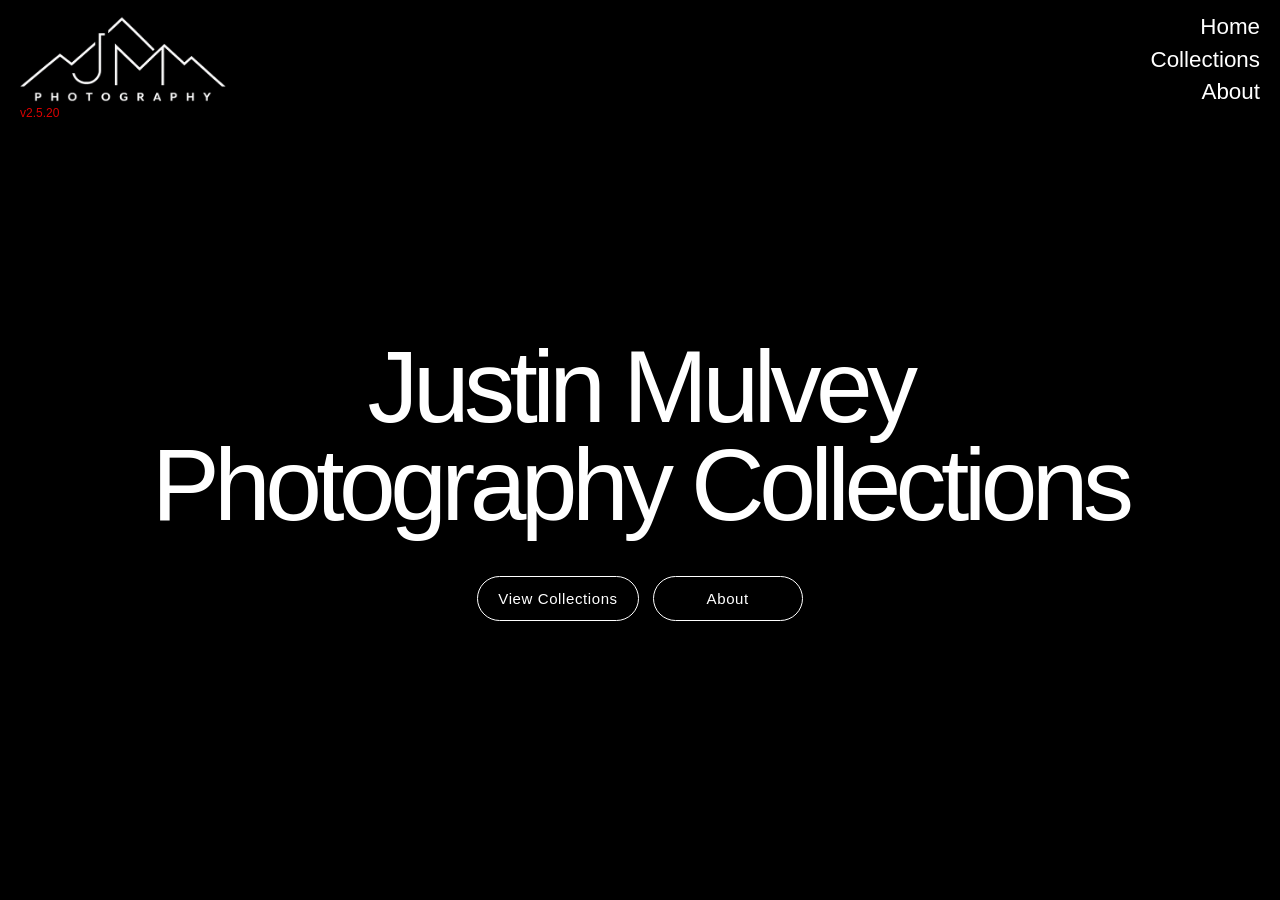
==== commit 43144c8e: "Replace Eshana's research site with JM photo gallery site Restores the photo gallery (index, collect" ====
--- a/index.html
+++ b/index.html
@@ -1,123 +1,268 @@
 <!DOCTYPE html>
 <html lang="en">
 <head>
-<meta charset="utf-8">
-<meta name="viewport" content="width=device-width, initial-scale=1">
-<script>
-(function () {
-  try {
-    var stored = localStorage.getItem('theme');
-    var theme = stored || 'dark';
-    document.documentElement.setAttribute('data-theme', theme);
-  } catch (e) {}
-})();
-</script>
-<title>Eshana Bethur — Research</title>
-<meta name="description" content="DNA nanostructures, metal nanoclusters, and cryogenic electron microscopy.">
-<link rel="icon" href="assets/img/site/favicon.svg" type="image/svg+xml">
-<link rel="stylesheet" href="assets/css/base.css">
-<link rel="stylesheet" href="assets/css/layout.css">
-<link rel="stylesheet" href="assets/css/cards.css">
-<link rel="stylesheet" href="assets/css/mobile.css">
-<link rel="canonical" href="https://eshanabethur.github.io/">
-<meta property="og:type" content="website">
-<meta property="og:site_name" content="Eshana Bethur">
-<meta property="og:url" content="https://eshanabethur.github.io/">
-<meta property="og:title" content="Eshana Bethur — Research">
-<meta property="og:description" content="DNA nanostructures, metal nanoclusters, and cryogenic electron microscopy.">
-<meta property="og:image" content="https://eshanabethur.github.io/assets/img/site/og-image.png">
-<meta property="og:image:width" content="1200">
-<meta property="og:image:height" content="630">
-<meta property="og:image:alt" content="Eshana Bethur — DNA nanostructures, metal nanoclusters, cryo-EM.">
-<meta name="twitter:card" content="summary_large_image">
-<meta name="twitter:title" content="Eshana Bethur — Research">
-<meta name="twitter:description" content="DNA nanostructures, metal nanoclusters, and cryogenic electron microscopy.">
-<meta name="twitter:image" content="https://eshanabethur.github.io/assets/img/site/og-image.png">
+    <title>Justin Mulvey Photography Collections</title>
+
+    <link rel="icon" type="image/png" href="data/favicon.png">
+
+    <meta charset="UTF-8">
+
+    <meta
+        name="viewport"
+        content="width=device-width, initial-scale=1.0"
+    >
+
+    <style>
+        html,
+        body {
+            min-height: 100%;
+            margin: 0;
+            background: black;
+            color: white;
+            font-family: Arial, Helvetica, sans-serif;
+        }
+
+        * {
+            box-sizing: border-box;
+        }
+
+        a {
+            color: inherit;
+        }
+
+        #topLeftLogo {
+            position: fixed;
+            top: 15px;
+            left: 20px;
+            z-index: 50;
+            display: block;
+            height: 87px;
+            text-decoration: none;
+        }
+
+        #topLeftLogo img {
+            display: block;
+            width: auto;
+            height: 100%;
+            object-fit: contain;
+            user-select: none;
+            -webkit-user-drag: none;
+            transition:
+                opacity 0.2s ease,
+                transform 0.25s ease;
+        }
+
+        #topLeftLogo:hover img {
+            opacity: 0.75;
+            transform: scale(1.025);
+        }
+
+        #topLeftLogo:focus-visible {
+            outline: 1px solid white;
+            outline-offset: 5px;
+        }
+
+        #version {
+            position: fixed;
+            top: 107px;
+            left: 20px;
+            z-index: 50;
+            color: red;
+            font-size: 12px;
+            line-height: 1;
+            opacity: 0.85;
+        }
+
+        nav {
+            position: fixed;
+            top: 15px;
+            right: 20px;
+            z-index: 50;
+            display: flex;
+            flex-direction: column;
+            align-items: flex-end;
+            gap: 8px;
+        }
+
+        nav a {
+            color: white;
+            font-size: 22.4px;
+            line-height: 1.1;
+            text-decoration: none;
+            transition:
+                opacity 0.2s ease,
+                transform 0.2s ease;
+        }
+
+        nav a:hover {
+            opacity: 0.65;
+            transform: translateX(-3px);
+        }
+
+        nav a:focus-visible {
+            outline: 1px solid white;
+            outline-offset: 5px;
+            border-radius: 2px;
+        }
+
+        #page {
+            min-height: 100vh;
+            display: flex;
+            align-items: center;
+            justify-content: center;
+            padding: 140px 28px 80px;
+            text-align: center;
+        }
+
+        #hero {
+            max-width: 980px;
+        }
+
+        h1 {
+            margin: 0;
+            font-size: clamp(44px, 8vw, 102px);
+            font-weight: 500;
+            line-height: 0.96;
+            letter-spacing: -0.055em;
+        }
+
+        #heroLinks {
+            display: flex;
+            justify-content: center;
+            gap: 14px;
+            flex-wrap: wrap;
+            margin-top: 42px;
+        }
+
+        .hero-button {
+            display: inline-flex;
+            align-items: center;
+            justify-content: center;
+            min-width: 150px;
+            padding: 13px 20px;
+            color: white;
+            border: 1px solid white;
+            border-radius: 999px;
+            text-decoration: none;
+            font-size: 15px;
+            letter-spacing: 0.04em;
+            transition:
+                color 0.22s ease,
+                background-color 0.22s ease,
+                transform 0.22s ease;
+        }
+
+        .hero-button:hover {
+            color: black;
+            background: white;
+            transform: translateY(-2px);
+        }
+
+        .hero-button:focus-visible {
+            outline: 1px solid white;
+            outline-offset: 5px;
+        }
+
+        @media (max-width: 820px) {
+            #topLeftLogo,
+            #version,
+            nav {
+                position: absolute;
+            }
+
+            #topLeftLogo {
+                height: 70px;
+            }
+
+            #version {
+                top: 90px;
+            }
+
+            #page {
+                padding-top: 155px;
+            }
+
+            #hero {
+                max-width: 720px;
+            }
+        }
+
+        @media (max-width: 520px) {
+            #topLeftLogo {
+                top: 14px;
+                left: 14px;
+                height: 56px;
+            }
+
+            #version {
+                top: 75px;
+                left: 14px;
+            }
+
+            nav {
+                right: 14px;
+            }
+
+            nav a {
+                font-size: 18px;
+            }
+
+            #page {
+                padding-top: 145px;
+            }
+
+            h1 {
+                font-size: clamp(40px, 12vw, 58px);
+            }
+
+            .hero-button {
+                width: 100%;
+                max-width: 260px;
+            }
+        }
+    </style>
 </head>
+
 <body>
-
-<a class="skip-link" href="#main">Skip to content</a>
-
-<header class="site-header">
-  <div class="wrap site-header__inner">
-    <div class="site-header__brand">
-      <a class="site-header__name" href="index.html">Eshana Bethur</a>
-      <div class="theme-switch">
-        <span class="theme-switch__label theme-switch__label--light">Light</span>
-        <button id="theme-toggle" class="theme-toggle" type="button" aria-label="Toggle dark mode" aria-pressed="true">
-          <span class="theme-toggle__thumb"></span>
-        </button>
-        <span class="theme-switch__label theme-switch__label--dark">Dark</span>
-      </div>
-    </div>
-    <nav class="site-nav" aria-label="Main">
-      <a href="index.html" aria-current="page">Research</a>
-      <a href="contact.html">Contact</a>
+    <a
+        id="topLeftLogo"
+        href="index.html"
+        aria-label="JM Photography home"
+    >
+        <img
+            src="data/logo.png"
+            alt="JM Photography"
+        >
+    </a>
+
+    <div id="version">v2.5.20</div>
+
+    <nav aria-label="Main navigation">
+        <a href="index.html">Home</a>
+        <a href="collections.html">Collections</a>
+        <a href="about.html">About</a>
     </nav>
-  </div>
-</header>
-
-<main id="main">
-
-  <section class="hero hero--photo">
-    <div class="wrap">
-      <img class="hero__photo" src="assets/img/site/headshot.jpg" alt="Portrait of Eshana Bethur" width="256" height="256">
-      <h1 class="hero__title">Eshana Bethur, PhD</h1>
-      <p class="hero__tagline">
-        Designing DNA-templated metal nanoclusters and resolving how they
-        assemble with electron microscopy.
-      </p>
-    </div>
-  </section>
-
-  <div class="wrap">
-    <div id="cards" class="cards" aria-live="polite">
-      <p id="cards-loading" class="cards__loading" hidden>
-        <span class="spinner" aria-hidden="true"></span>
-        <span class="cards__loading-text">Loading research…</span>
-      </p>
-    </div>
-  </div>
-
-  <!-- Publications live at the foot of the research page: the journal cards
-       first, then the complete citation list. There is no separate
-       publications page on this site. -->
-  <div class="wrap page">
-    <h2 class="page__title">Publications</h2>
-    <p class="page__lead">
-      Reverse chronological. A complete list is on <a id="scholar-link" href="https://scholar.google.com/citations?user=vF1LHhwAAAAJ&amp;hl=en" target="_blank" rel="noopener">Google Scholar</a>.
-    </p>
-
-    <div id="publications" class="pub-grid">
-      <p class="cards__loading">Loading publications…</p>
-    </div>
-
-    <section class="cv-pubs">
-      <h2 class="cv-pubs__title">Full Publication List</h2>
-
-      <ol class="cv-pubs__list">
-        <li>R Guha, <strong>E Bethur</strong>, N Chim, MK Gupta, IH Lin, RE Taylor, JC Chaput, SM Copp. Xeno-nucleic acids support formation of Ag(I)-mediated duplexes and silver nanoclusters. <em class="cv-pubs__journal">Nucleic Acids Research</em> 54(4), gkag132 (2026). <a href="https://doi.org/10.1093/nar/gkag132" target="_blank" rel="noopener">doi.org/10.1093/nar/gkag132</a></li>
-        <li><strong>E Bethur</strong>, Z Zhao, R Guha, H Zeng, SM Copp. Assembly and solution phase properties of Ag<sup>+</sup>-mediated adenine–thymine DNA duplexes. <em class="cv-pubs__journal">Inorganic Chemistry Frontiers</em> 13(2), 484–492 (2026). <a href="https://doi.org/10.1039/D5QI01833A" target="_blank" rel="noopener">doi.org/10.1039/D5QI01833A</a> — <em>first author</em></li>
-        <li><strong>E Bethur</strong>, R Guha, Z Zhao, BB Katz, PD Ashby, H Zeng, SM Copp. Formation and nanomechanical properties of silver-mediated guanine DNA duplexes in aqueous solution. <em class="cv-pubs__journal">ACS Nano</em> 18(4), 3002 (2024). <a href="https://doi.org/10.1021/acsnano.3c08008" target="_blank" rel="noopener">doi.org/10.1021/acsnano.3c08008</a> — <em>first author</em></li>
-        <li>CM Carter, KM Gwynne, R Leil, Z Shen, Z Cheng, N Javed, C Kumah, <strong>E Bethur</strong>, et al. Photostability of blue phosphorescent films on plasmonic surfaces. <em class="cv-pubs__journal">The Journal of Chemical Physics</em> 158(17) (2023). <a href="https://pubs.aip.org/aip/jcp/article/158/17/174704/2887570/Photostability-of-blue-phosphorescent-films-on" target="_blank" rel="noopener">pubs.aip.org/aip/jcp/article/158/17/174704</a></li>
-      </ol>
-    </section>
-  </div>
-
-</main>
-
-<footer class="site-footer">
-  <div class="wrap">
-    <p>&copy; <span id="year"></span> Eshana Bethur</p>
-    <nav class="site-footer__links" id="footer-links" aria-label="Elsewhere"></nav>
-  </div>
-</footer>
-
-<script src="assets/js/lazy-load.js"></script>
-<script src="assets/js/card-gallery.js"></script>
-<script src="assets/js/render-cards.js"></script>
-<script src="assets/js/render-publications.js"></script>
-<script src="assets/js/main.js"></script>
-<script src="assets/js/theme.js"></script>
+
+    <main id="page">
+        <section id="hero">
+            <h1>Justin Mulvey Photography Collections</h1>
+
+            <div id="heroLinks">
+                <a
+                    class="hero-button"
+                    href="collections.html"
+                >
+                    View Collections
+                </a>
+
+                <a
+                    class="hero-button"
+                    href="about.html"
+                >
+                    About
+                </a>
+            </div>
+        </section>
+    </main>
 </body>
 </html>
